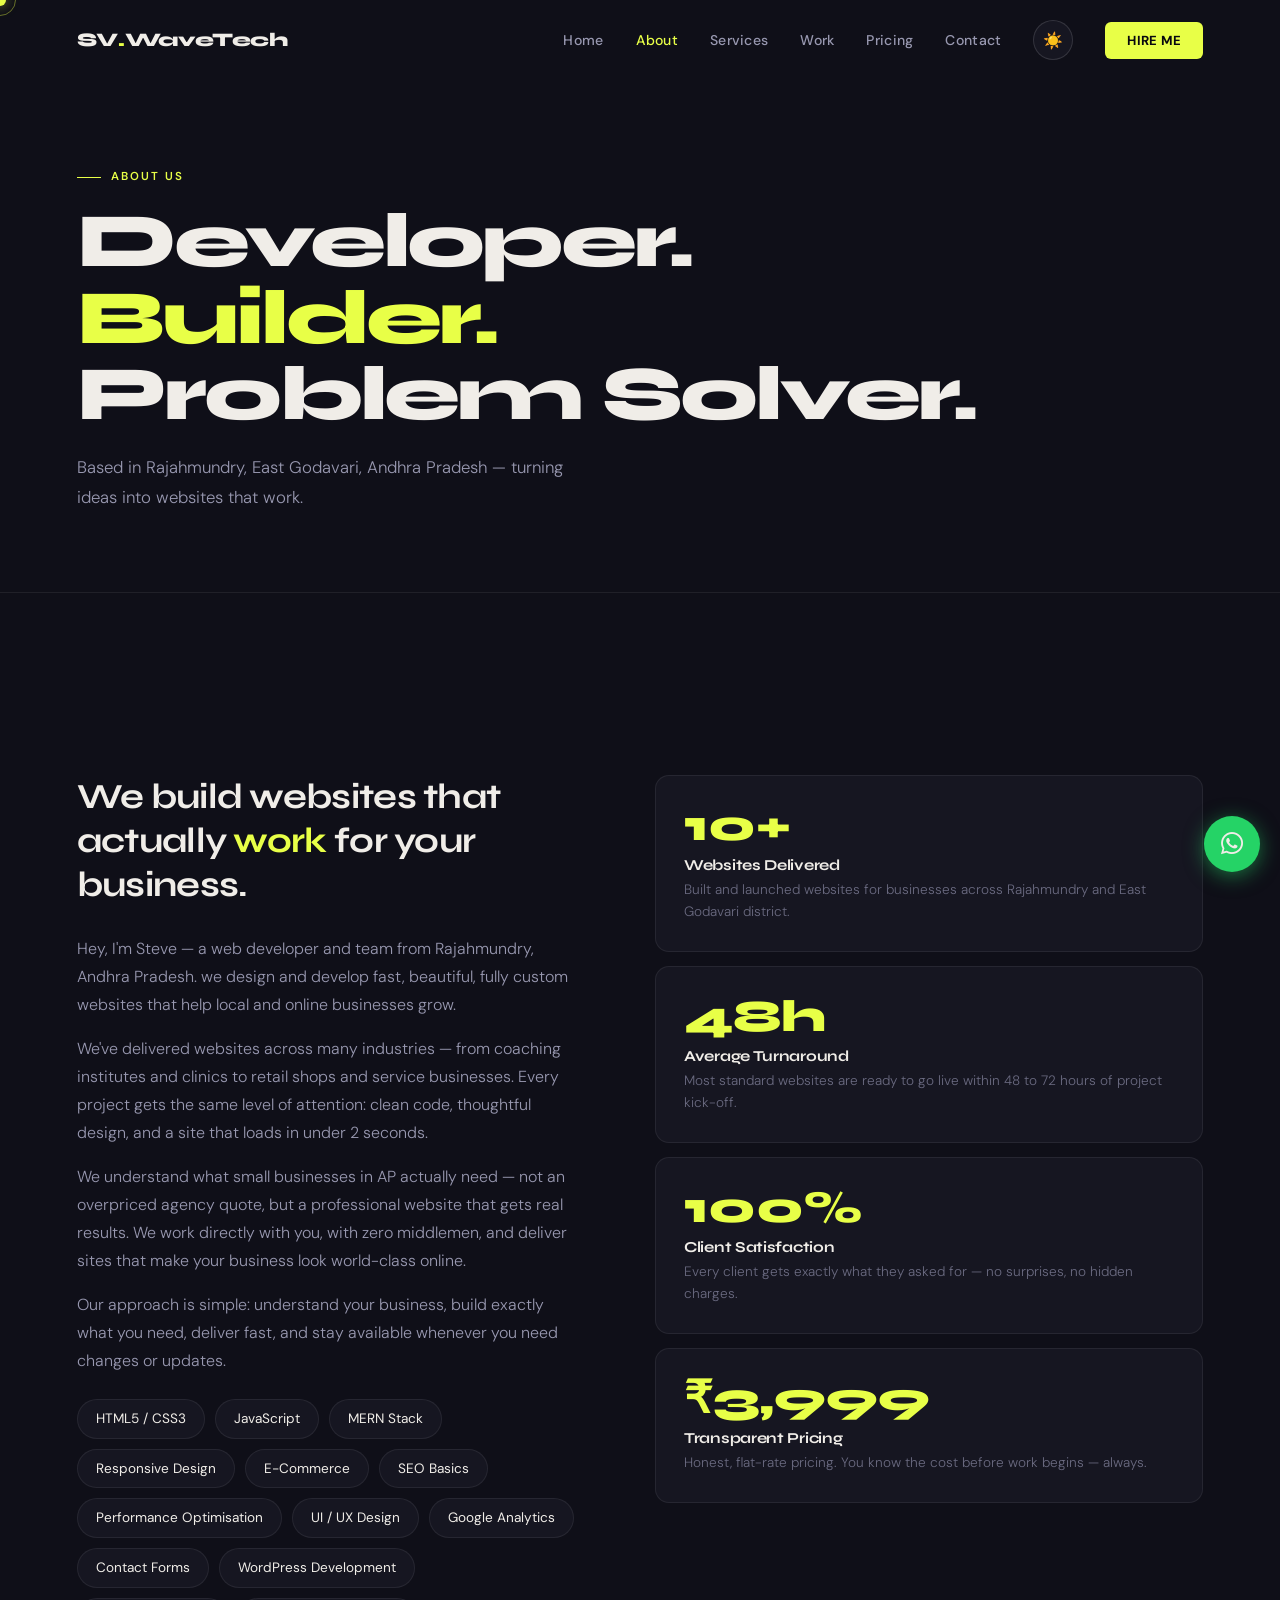
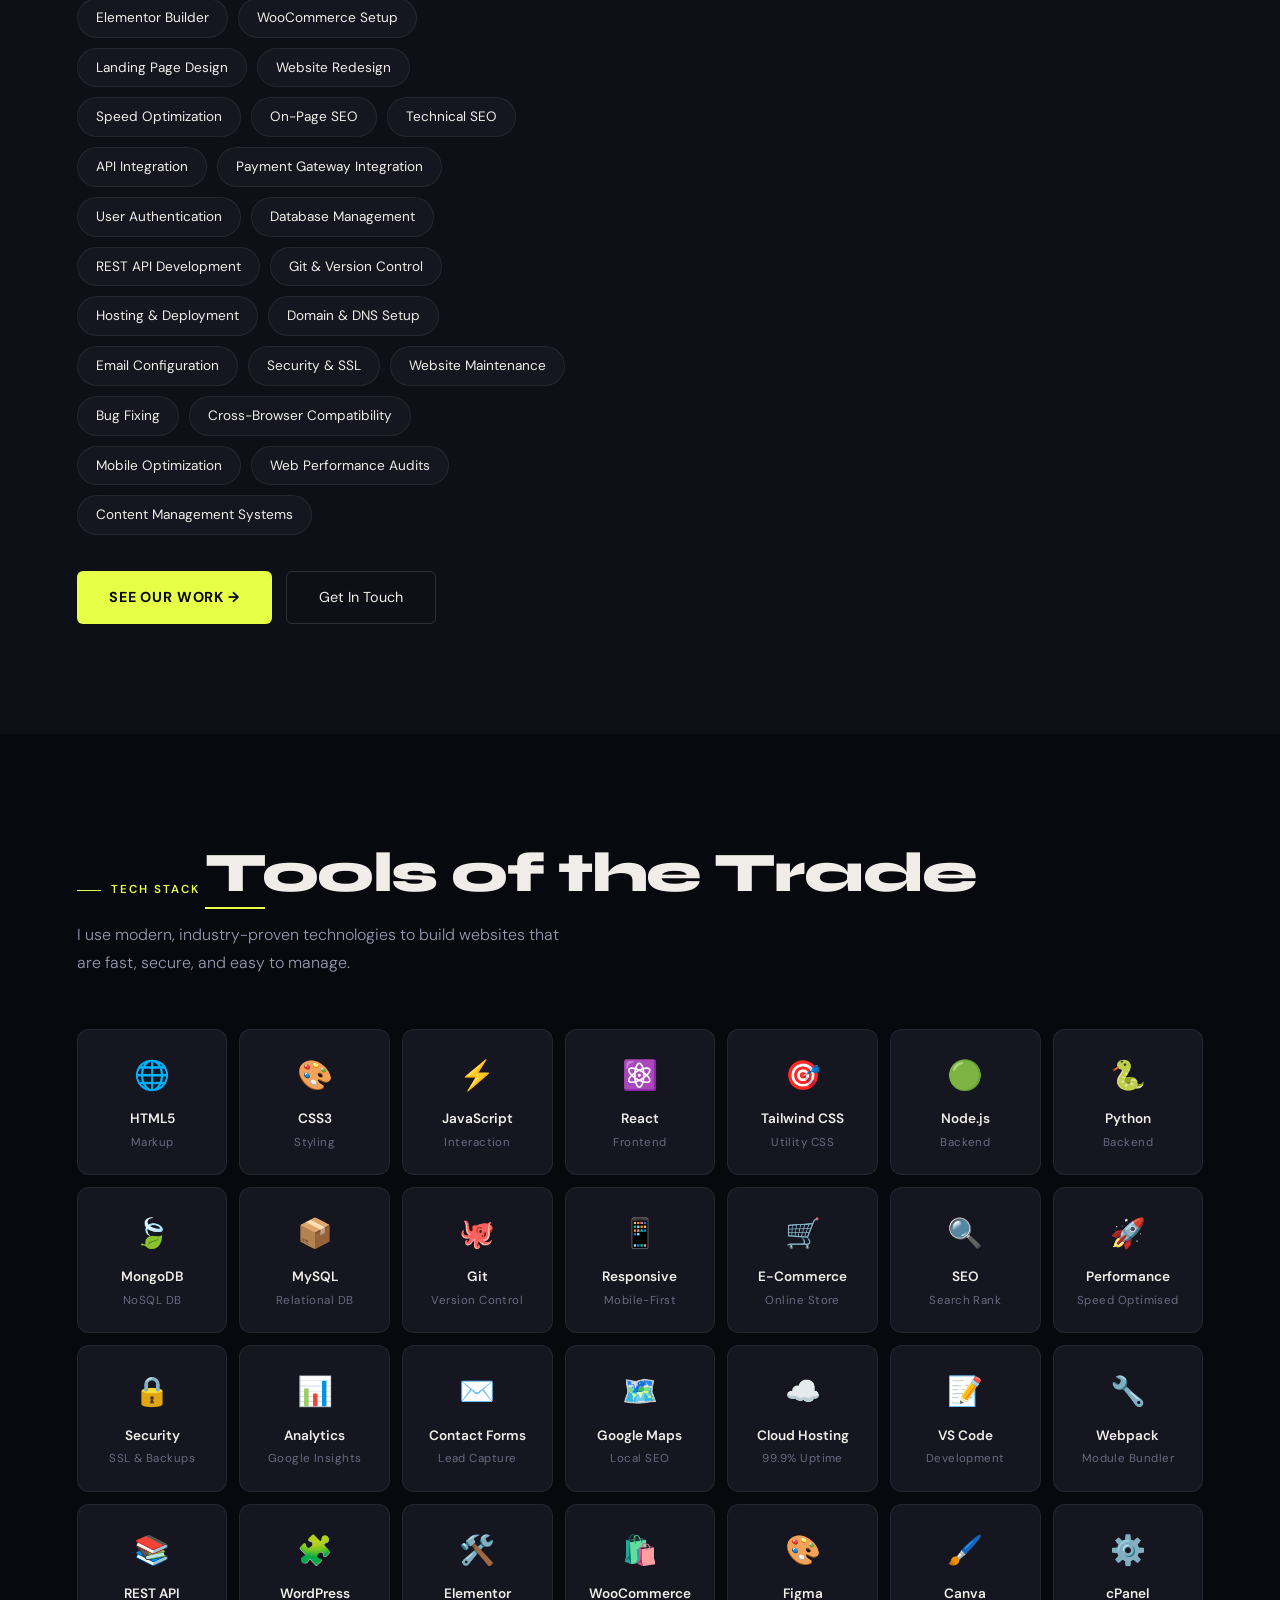
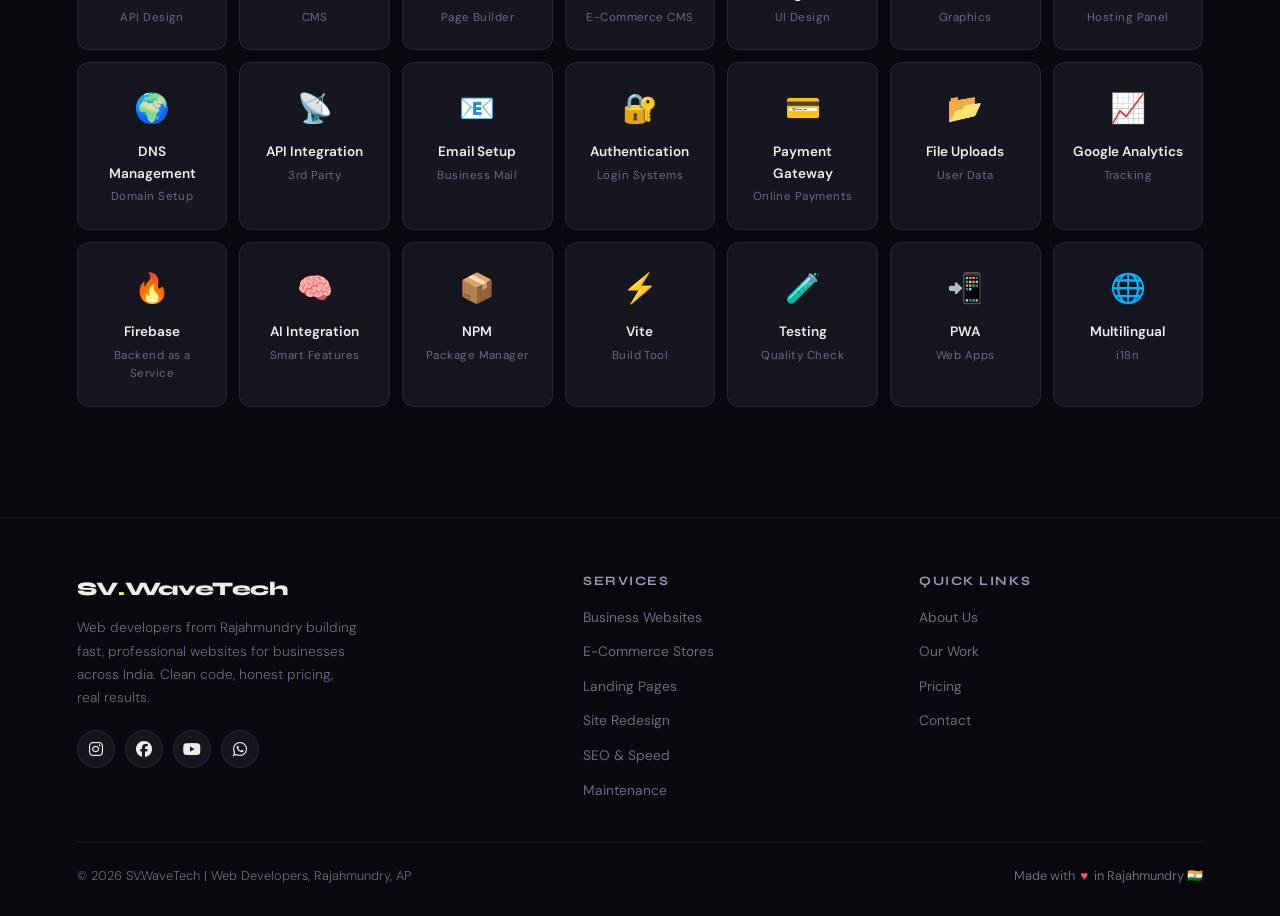
==== about.html @ 2f631ccf "Add files via upload" ====
<!DOCTYPE html>
<html lang="en">
<!--
  ============================================================
  PAGE: About (about.html)
  DESCRIPTION: Personal bio, skills, tech stack, and background.
  STYLES: css/style.css
  SCRIPTS: js/main.js
  ============================================================
-->
<head>
  <meta charset="UTF-8" />
  <meta name="viewport" content="width=device-width, initial-scale=1.0" />
  <title>About — Steve.dev</title>
  <link rel="stylesheet" href="css/style.css" />
  <link rel="stylesheet" href="https://cdnjs.cloudflare.com/ajax/libs/font-awesome/6.5.0/css/all.min.css"/>
  <style>
    /* ── ABOUT LAYOUT ── */
    .about-layout {
      display: grid;
      grid-template-columns: 1fr 1.1fr;
      gap: 80px;
      align-items: start;
      margin-top: 72px;
    }

    /* Left column: bio text */
    .about-left .big-quote {
      font-family: 'Syne', sans-serif;
      font-size: clamp(1.5rem, 3vw, 2.2rem);
      font-weight: 700;
      line-height: 1.25;
      letter-spacing: -0.02em;
      margin-bottom: 28px;
      color: var(--text);
    }
    .about-left .big-quote em {
      color: var(--accent);
      font-style: normal;
    }
    .about-left p {
      margin-bottom: 16px;
    }

    /* Right column: stat cards (sticky so they stay visible while scrolling) */
    .about-right {
      position: sticky;
      top: 110px;
      display: flex;
      flex-direction: column;
      gap: 14px;
    }
    .stat-card {
      background: var(--bg3);
      border: 1px solid var(--border);
      border-radius: 14px;
      padding: 28px;
      transition: border-color 0.3s;
    }
    .stat-card:hover {
      border-color: var(--border2);
    }
    .stat-card .num {
      font-family: 'Syne', sans-serif;
      font-size: 2.8rem;
      font-weight: 800;
      color: var(--accent);
      line-height: 1;
      margin-bottom: 8px;
    }
    .stat-card h4 {
      font-size: 0.95rem;
      font-weight: 700;
      margin-bottom: 6px;
      color: var(--text);
    }
    .stat-card p {
      font-size: 0.85rem;
      color: var(--muted);
      line-height: 1.6;
    }

    /* ── TECH STACK GRID ── */
    .stack-grid {
      display: grid;
      grid-template-columns: repeat(auto-fill, minmax(150px, 1fr));
      gap: 12px;
      margin-top: 52px;
    }
    .stack-card {
      background: var(--bg3);
      border: 1px solid var(--border);
      border-radius: 12px;
      padding: 22px 18px;
      text-align: center;
      transition: border-color 0.3s, transform 0.3s, background 0.3s;
    }
    .stack-card:hover {
      border-color: rgba(232,255,71,0.3);
      transform: translateY(-4px);
      background: var(--bg4);
    }
    .stack-card .s-icon { font-size: 1.8rem; margin-bottom: 10px; }
    .stack-card .s-name { font-size: 0.85rem; font-weight: 600; color: var(--text); margin-bottom: 4px; }
    .stack-card .s-type { font-size: 0.72rem; color: var(--muted); letter-spacing: 0.04em; }

    /* ── SKILLS PILLS ── */
    .skills-pills {
      display: flex;
      flex-wrap: wrap;
      gap: 10px;
      margin-top: 24px;
    }
    .skill-pill {
      background: var(--bg3);
      border: 1px solid var(--border);
      color: var(--text);
      padding: 8px 18px;
      border-radius: 100px;
      font-size: 0.85rem;
      transition: border-color 0.2s, color 0.2s;
    }
    .skill-pill:hover {
      border-color: var(--accent);
      color: var(--accent);
    }

    /* ── REDESIGNED FOOTER ── */
    .footer {
      background: var(--bg);
      border-top: 1px solid var(--border);
      padding: 56px 6% 28px;
    }
    .footer-top {
      display: grid;
      grid-template-columns: 1.6fr 1fr 1fr;
      gap: 52px;
      margin-bottom: 40px;
    }
     .footer-brand-desc {
      color: var(--muted);
      font-size: 0.86rem;
      line-height: 1.7;
      max-width: 280px;
      margin-top: 12px;
    }
    /* Footer social icons */
    .footer-social {
      display: flex;
      gap: 10px;
      margin-top: 20px;
    }
    .footer-soc-btn {
      width: 38px; height: 38px;
      border-radius: 50%;
      background: var(--bg3);
      border: 1px solid var(--border);
      display: flex; align-items: center; justify-content: center;
      font-size: 1rem; text-decoration: none; color: var(--text);
      transition: transform 0.2s, border-color 0.2s, background 0.2s;
    }
    .footer-soc-btn:hover { transform: translateY(-3px); }
    .footer-soc-btn.insta:hover { background: #dc2743; border-color: #dc2743; }
    .footer-soc-btn.fb:hover    { background: #1877F2; border-color: #1877F2; }
    .footer-soc-btn.yt:hover    { background: #FF0000; border-color: #FF0000; }
    .footer-soc-btn.wa:hover    { background: #25D366; border-color: #25D366; }

    .footer-col h5 {
      font-family: 'Syne', sans-serif;
      font-size: 0.8rem; text-transform: uppercase;
      letter-spacing: 0.12em; color: var(--muted2);
      margin-bottom: 16px; font-weight: 700;
    }
    .footer-col ul { list-style: none; display: flex; flex-direction: column; gap: 9px; }
    .footer-col ul a { color: var(--muted); font-size: 0.86rem; text-decoration: none; transition: color 0.2s; }
    .footer-col ul a:hover { color: var(--accent); }

        /* Footer bottom bar */
    .footer-bottom {
      border-top: 1px solid var(--border);
      padding-top: 22px;
      display: flex; justify-content: space-between; align-items: center;
      flex-wrap: wrap; gap: 12px;
    }
    .footer-bottom p { color: var(--muted); font-size: 0.8rem; }
    .footer-bottom a { color: var(--accent); text-decoration: none; }
    /* Made with love tag */
    .footer-love {
      display: flex; align-items: center; gap: 6px;
      color: var(--muted); font-size: 0.8rem;
    }
    .heart {
      color: #ff4d6d;
      animation: heartbeat 1.4s ease-in-out infinite;
      display: inline-block;
    }
    @keyframes heartbeat {
      0%,100%{ transform: scale(1); }
      14%    { transform: scale(1.25); }
      28%    { transform: scale(1); }
      42%    { transform: scale(1.15); }
      56%    { transform: scale(1); }
    }

    /* ── RESPONSIVE ── */
    @media (max-width: 900px) {
      .contact-layout { grid-template-columns: 1fr; gap: 44px; }
      .form-row { grid-template-columns: 1fr; }
      .footer-top { grid-template-columns: 1fr; gap: 36px; }
    }
    @media (max-width: 500px) {
      .action-btns { grid-template-columns: 1fr; }
      .social-row { gap: 8px; }
      .social-btn { padding: 9px 14px; font-size: 0.78rem; }
    }


    @media (max-width: 900px) {
      .about-layout { grid-template-columns: 1fr; gap: 48px; }
      .about-right  { position: static; }
    }
  </style>
</head>
<body>

   <!-- ── FLOATING WHATSAPP BUTTON ── -->
<a href="https://wa.me/919492205132?text=Hi , I’m interested in getting a professional website built. Can you share details?"
   class="float-wa" target="_blank" title="Chat on WhatsApp">
  <i class="fa-brands fa-whatsapp"></i>
</a>

<style>
.float-wa  {
  position: fixed;
  bottom: 100px;        /* sits above the mobile bottom nav */
  right: 20px;
  width: 56px;
  height: 56px;
  background: #25D366;
  border-radius: 50%;
  display: flex;
  align-items: center;
  justify-content: center;
  font-size: 1.6rem;
  text-decoration: none;
  z-index: 998;
  box-shadow: 0 4px 20px rgba(37,211,102,0.5);
  animation: waPulse 2s ease-in-out infinite;
  transition: transform 0.2s, box-shadow 0.2s;
}
.float-wa:hover {
  transform: scale(1.12);
  box-shadow: 0 6px 28px rgba(37,211,102,0.7);
}
@keyframes waPulse {
  0%,100% { box-shadow: 0 4px 20px rgba(37,211,102,0.5); }
  50%      { box-shadow: 0 4px 32px rgba(37,211,102,0.85); }
}

/* On desktop — position a bit lower since no bottom nav */
@media (min-width: 961px) {
  .float-wa { bottom: 28px; }
}
</style>

  <!-- Custom cursor elements -->
  <div class="cursor-ball" id="cursorBall"></div>
  <div class="cursor-trail" id="cursorTrail"></div>

  <!-- ── NAVBAR ── -->
  <nav class="navbar" id="navbar">
    <a href="index.html" class="nav-logo">SV<span>.</span>WaveTech</a>
    <ul class="nav-links">
      <li><a href="index.html">Home</a></li>
      <li><a href="about.html" class="active">About</a></li>
      <li><a href="services.html">Services</a></li>
      <li><a href="portfolio.html">Work</a></li>
      <li><a href="pricing.html">Pricing</a></li>
      <li><a href="contact.html">Contact</a></li>
      <li><button class="theme-toggle" id="themeToggle">☀️</button></li>
      <li><a href="contact.html" class="nav-hire">Hire Me</a></li>
    </ul>
    <!-- Mobile controls (hamburger + theme toggle) -->
    <div class="mobile-controls">
      <button class="theme-toggle" id="themeToggleMobile" title="Toggle theme">☀️</button>
      <div class="hamburger" id="hamburger">
        <span></span><span></span><span></span>
      </div>
    </div>
  </nav>

  <div class="mobile-nav" id="mobileNav">
    <button class="mobile-close" id="mobileClose">✕</button>
    <a href="index.html">Home</a>
    <a href="about.html">About</a>
    <a href="services.html">Services</a>
    <a href="portfolio.html">Work</a>
    <a href="pricing.html">Pricing</a>
    <a href="contact.html">Contact</a>
    <a href="contact.html" style="color:var(--accent)">Hire Me →</a>
  </div>


  <!-- ── PAGE HERO ── -->
  <div class="page-hero">
    <div class="section-tag">About Us</div>
    <h1>Developer.<br><span style="color:var(--accent)">Builder.</span><br>Problem Solver.</h1>
    <p>Based in Rajahmundry, East Godavari, Andhra Pradesh — turning ideas into websites that work.</p>
  </div>


  <!-- ── ABOUT BIO SECTION ── -->
  <section class="section section-alt">
    <div class="about-layout">

      <!-- Left: Bio text -->
      <div class="about-left reveal-left">
        <div class="big-quote">
          We build websites that actually <em>work</em> for your business.
        </div>

        <p>
          Hey, I'm Steve — a web developer and team from Rajahmundry, Andhra Pradesh.
          we design and develop fast, beautiful, fully custom websites that help
          local and online businesses grow.
        </p>
        <p>
          We've delivered websites across many industries — from coaching institutes
          and clinics to retail shops and service businesses. Every project gets the
          same level of attention: clean code, thoughtful design, and a site that
          loads in under 2 seconds.
        </p>
        <p>
          We understand what small businesses in AP actually need — not an overpriced
          agency quote, but a professional website that gets real results. We work
          directly with you, with zero middlemen, and deliver sites that make your
          business look world-class online.
        </p>
        <p>
          Our approach is simple: understand your business, build exactly what you need,
          deliver fast, and stay available whenever you need changes or updates.
        </p>

        <!-- Skill pills -->
        <div class="skills-pills">
          <span class="skill-pill">HTML5 / CSS3</span>
          <span class="skill-pill">JavaScript</span>
          <span class="skill-pill">MERN Stack</span>
          <span class="skill-pill">Responsive Design</span>
          <span class="skill-pill">E-Commerce</span>
          <span class="skill-pill">SEO Basics</span>
          <span class="skill-pill">Performance Optimisation</span>
          <span class="skill-pill">UI / UX Design</span>
          <span class="skill-pill">Google Analytics</span>
          <span class="skill-pill">Contact Forms</span>
          <span class="skill-pill">WordPress Development</span>
          <span class="skill-pill">Elementor Builder</span>
<span class="skill-pill">WooCommerce Setup</span>
<span class="skill-pill">Landing Page Design</span>
<span class="skill-pill">Website Redesign</span>
<span class="skill-pill">Speed Optimization</span>
<span class="skill-pill">On-Page SEO</span>
<span class="skill-pill">Technical SEO</span>
<span class="skill-pill">API Integration</span>
<span class="skill-pill">Payment Gateway Integration</span>
<span class="skill-pill">User Authentication</span>
<span class="skill-pill">Database Management</span>
<span class="skill-pill">REST API Development</span>
<span class="skill-pill">Git & Version Control</span>
<span class="skill-pill">Hosting & Deployment</span>
<span class="skill-pill">Domain & DNS Setup</span>
<span class="skill-pill">Email Configuration</span>
<span class="skill-pill">Security & SSL</span>
<span class="skill-pill">Website Maintenance</span>
<span class="skill-pill">Bug Fixing</span>
<span class="skill-pill">Cross-Browser Compatibility</span>
<span class="skill-pill">Mobile Optimization</span>
<span class="skill-pill">Web Performance Audits</span>
<span class="skill-pill">Content Management Systems</span>



        </div>

        <div style="margin-top:36px; display:flex; gap:14px; flex-wrap:wrap;">
          <a href="portfolio.html" class="btn-primary">See Our Work →</a>
          <a href="contact.html"   class="btn-ghost">Get In Touch</a>
        </div>
      </div>

      <!-- Right: Stats cards (sticky) -->
      <div class="about-right reveal delay-2">
        <div class="stat-card">
          <div class="num">10+</div>
          <h4>Websites Delivered</h4>
          <p>Built and launched websites for businesses across Rajahmundry and East Godavari district.</p>
        </div>
        <div class="stat-card">
          <div class="num">48h</div>
          <h4>Average Turnaround</h4>
          <p>Most standard websites are ready to go live within 48 to 72 hours of project kick-off.</p>
        </div>
        <div class="stat-card">
          <div class="num">100%</div>
          <h4>Client Satisfaction</h4>
          <p>Every client gets exactly what they asked for — no surprises, no hidden charges.</p>
        </div>
        <div class="stat-card">
          <div class="num">₹3,999</div>
          <h4>Transparent Pricing</h4>
          <p>Honest, flat-rate pricing. You know the cost before work begins — always.</p>
        </div>
      </div>
    </div>
  </section>


  <!-- ── TECH STACK SECTION ── -->
  <section class="section">
    <div class="reveal">
      <div class="section-tag">Tech Stack</div>
      <h2 class="section-title">Tools of the Trade</h2>
      <p class="section-sub">I use modern, industry-proven technologies to build websites that are fast, secure, and easy to manage.</p>
    </div>

    <div class="stack-grid reveal delay-2">
      <div class="stack-card"><div class="s-icon">🌐</div><div class="s-name">HTML5</div><div class="s-type">Markup</div></div>
      <div class="stack-card"><div class="s-icon">🎨</div><div class="s-name">CSS3</div><div class="s-type">Styling</div></div>
      <div class="stack-card"><div class="s-icon">⚡</div><div class="s-name">JavaScript</div><div class="s-type">Interaction</div></div>
      <div class="stack-card"><div class="s-icon">⚛️</div><div class="s-name">React</div><div class="s-type">Frontend</div></div>
      <div class="stack-card"><div class="s-icon">🎯</div><div class="s-name">Tailwind CSS</div><div class="s-type">Utility CSS</div></div>
      <div class="stack-card"><div class="s-icon">🟢</div><div class="s-name">Node.js</div><div class="s-type">Backend</div></div>
      <div class="stack-card"><div class="s-icon">🐍</div><div class="s-name">Python</div><div class="s-type">Backend</div></div>
      <div class="stack-card"><div class="s-icon">🍃</div><div class="s-name">MongoDB</div><div class="s-type">NoSQL DB</div></div>
      <div class="stack-card"><div class="s-icon">📦</div><div class="s-name">MySQL</div><div class="s-type">Relational DB</div></div>
      <div class="stack-card"><div class="s-icon">🐙</div><div class="s-name">Git</div><div class="s-type">Version Control</div></div>
      <div class="stack-card"><div class="s-icon">📱</div><div class="s-name">Responsive</div><div class="s-type">Mobile-First</div></div>
      <div class="stack-card"><div class="s-icon">🛒</div><div class="s-name">E-Commerce</div><div class="s-type">Online Store</div></div>
      <div class="stack-card"><div class="s-icon">🔍</div><div class="s-name">SEO</div><div class="s-type">Search Rank</div></div>
      <div class="stack-card"><div class="s-icon">🚀</div><div class="s-name">Performance</div><div class="s-type">Speed Optimised</div></div>
      <div class="stack-card"><div class="s-icon">🔒</div><div class="s-name">Security</div><div class="s-type">SSL & Backups</div></div>
      <div class="stack-card"><div class="s-icon">📊</div><div class="s-name">Analytics</div><div class="s-type">Google Insights</div></div>
      <div class="stack-card"><div class="s-icon">✉️</div><div class="s-name">Contact Forms</div><div class="s-type">Lead Capture</div></div>
      <div class="stack-card"><div class="s-icon">🗺️</div><div class="s-name">Google Maps</div><div class="s-type">Local SEO</div></div>
      <div class="stack-card"><div class="s-icon">☁️</div><div class="s-name">Cloud Hosting</div><div class="s-type">99.9% Uptime</div></div>
      <div class="stack-card"><div class="s-icon">📝</div><div class="s-name">VS Code</div><div class="s-type">Development</div></div>
      <div class="stack-card"><div class="s-icon">🔧</div><div class="s-name">Webpack</div><div class="s-type">Module Bundler</div></div>
      <div class="stack-card"><div class="s-icon">📚</div><div class="s-name">REST API</div><div class="s-type">API Design</div></div>
      <div class="stack-card"><div class="s-icon">🧩</div><div class="s-name">WordPress</div><div class="s-type">CMS</div></div>
      <div class="stack-card"><div class="s-icon">🛠️</div><div class="s-name">Elementor</div><div class="s-type">Page Builder</div></div>
<div class="stack-card"><div class="s-icon">🛍️</div><div class="s-name">WooCommerce</div><div class="s-type">E-Commerce CMS</div></div>
<div class="stack-card"><div class="s-icon">🎨</div><div class="s-name">Figma</div><div class="s-type">UI Design</div></div>
<div class="stack-card"><div class="s-icon">🖌️</div><div class="s-name">Canva</div><div class="s-type">Graphics</div></div>
<div class="stack-card"><div class="s-icon">⚙️</div><div class="s-name">cPanel</div><div class="s-type">Hosting Panel</div></div>
<div class="stack-card"><div class="s-icon">🌍</div><div class="s-name">DNS Management</div><div class="s-type">Domain Setup</div></div>
<div class="stack-card"><div class="s-icon">📡</div><div class="s-name">API Integration</div><div class="s-type">3rd Party</div></div>
<div class="stack-card"><div class="s-icon">📧</div><div class="s-name">Email Setup</div><div class="s-type">Business Mail</div></div>
<div class="stack-card"><div class="s-icon">🔐</div><div class="s-name">Authentication</div><div class="s-type">Login Systems</div></div>
<div class="stack-card"><div class="s-icon">💳</div><div class="s-name">Payment Gateway</div><div class="s-type">Online Payments</div></div>
<div class="stack-card"><div class="s-icon">📂</div><div class="s-name">File Uploads</div><div class="s-type">User Data</div></div>
<div class="stack-card"><div class="s-icon">📈</div><div class="s-name">Google Analytics</div><div class="s-type">Tracking</div></div>
<div class="stack-card"><div class="s-icon">🔥</div><div class="s-name">Firebase</div><div class="s-type">Backend as a Service</div></div>
<div class="stack-card"><div class="s-icon">🧠</div><div class="s-name">AI Integration</div><div class="s-type">Smart Features</div></div>
<div class="stack-card"><div class="s-icon">📦</div><div class="s-name">NPM</div><div class="s-type">Package Manager</div></div>
<div class="stack-card"><div class="s-icon">⚡</div><div class="s-name">Vite</div><div class="s-type">Build Tool</div></div>
<div class="stack-card"><div class="s-icon">🧪</div><div class="s-name">Testing</div><div class="s-type">Quality Check</div></div>
<div class="stack-card"><div class="s-icon">📲</div><div class="s-name">PWA</div><div class="s-type">Web Apps</div></div>
<div class="stack-card"><div class="s-icon">🌐</div><div class="s-name">Multilingual</div><div class="s-type">i18n</div></div>
    </div>
  </section>


   <!-- ══════════════════════════════════════════════════
       REDESIGNED FOOTER
       Social icons repeated here for easy access.
       To update links: search "YOUR_FACEBOOK_LINK" etc.
       ══════════════════════════════════════════════════ -->
  <footer class="footer">
    <div class="footer-top">

      <!-- Brand + social icons -->
      <div>
        <a href="index.html" class="nav-logo">SV<span>.</span>WaveTech</a>
        <p class="footer-brand-desc">
          Web developers from Rajahmundry building fast, professional websites
          for businesses across India. Clean code, honest pricing, real results.
        </p>
        <!-- Footer social icon row -->
        <div class="footer-social">
          <a href="https://www.instagram.com/sv_wavetech/" class="footer-soc-btn insta" target="_blank" title="Instagram"><i class="fa-brands fa-instagram"></i></a>
          <a href="YOUR_FACEBOOK_LINK"                      class="footer-soc-btn fb"    target="_blank" title="Facebook"><i class="fa-brands fa-facebook"></i></a>
          <a href="YOUR_YOUTUBE_LINK"                       class="footer-soc-btn yt"    target="_blank" title="YouTube"><i class="fa-brands fa-youtube"></i></a>
          <a href="https://wa.me/919492205132"              class="footer-soc-btn wa"    target="_blank" title="WhatsApp"><i class="fa-brands fa-whatsapp"></i></a>
        </div>
      </div>

      <!-- Services column -->
      <div class="footer-col">
        <h5>Services</h5>
        <ul>
          <li><a href="services.html">Business Websites</a></li>
          <li><a href="services.html">E-Commerce Stores</a></li>
          <li><a href="services.html">Landing Pages</a></li>
          <li><a href="services.html">Site Redesign</a></li>
          <li><a href="services.html">SEO & Speed</a></li>
          <li><a href="services.html">Maintenance</a></li>
        </ul>
      </div>

      <!-- Quick links column -->
      <div class="footer-col">
        <h5>Quick Links</h5>
        <ul>
          <li><a href="about.html">About Us</a></li>
          <li><a href="portfolio.html">Our Work</a></li>
          <li><a href="pricing.html">Pricing</a></li>
          <li><a href="contact.html">Contact</a></li>
        </ul>
      </div>

    </div>
    <!-- Bottom bar -->
    <div class="footer-bottom">
      <p>© 2026 SV.WaveTech | Web Developers, Rajahmundry, AP</p>
      <div class="footer-love">
        Made with <span class="heart">♥</span> in Rajahmundry 🇮🇳
      </div>
    </div>
  </footer>

  <div class="toast" id="toast"><div class="toast-dot"></div><span id="toastText"></span></div>

  <!-- MOBILE BOTTOM NAV -->
  <nav class="mob-bottom-nav" id="mobBottomNav">
    <ul>
      <li><a href="index.html"><span class="bn-icon"><i class="fa-solid fa-house"></i></span>Home</a></li>
      <li><a href="portfolio.html"><span class="bn-icon"><i class="fa-solid fa-briefcase"></i></span>Work</a></li>
      <li><a href="services.html"><span class="bn-icon"><i class="fa-solid fa-bolt"></i></span>Services</a></li>
      <li><a href="pricing.html"><span class="bn-icon"><i class="fa-solid fa-coins"></i></span>Pricing</a></li>
      <li><a href="contact.html"><span class="bn-icon"><i class="fa-solid fa-phone"></i></span>Contact</a></li>
    </ul>
  </nav>


  <script src="js/main.js"></script>

  <script>
    // Theme toggle handled by initAllThemeToggles() in main.js — no extra script needed
  </script>

</html>
---- css/style.css ----
/* ============================================================
   STEVE.DEV — GLOBAL STYLESHEET
   Contains: CSS variables, dark/light theme, reset, shared
   components used across all pages.
   ============================================================ */

/* ── 1. GOOGLE FONTS ── */
@import url('https://fonts.googleapis.com/css2?family=Syne:wght@400;600;700;800&family=DM+Sans:ital,wght@0,300;0,400;0,500;1,300&display=swap');

/* ── 2. CSS RESET ── */
*, *::before, *::after {
  box-sizing: border-box;
  margin: 0;
  padding: 0;
}

/* ── GLOBAL OVERFLOW PREVENTION ── */
/* Stops any element from causing horizontal scroll on mobile */
*, *::before, *::after {
  max-width: 100%;
}
/* Images never overflow their containers */
img, video, svg {
  max-width: 100%;
  height: auto;
}

/* ── 3. DARK MODE VARIABLES (default) ── */
:root {
  --bg:        #08080f;
  --bg2:       #0f0f18;
  --bg3:       #161621;
  --bg4:       #1e1e2e;
  --text:      #f0ede8;
  --muted:     #6a6a80;
  --muted2:    #9898b0;
  --accent:    #e8ff47;       /* Yellow-green highlight */
  --accent2:   #47b8ff;       /* Blue accent */
  --border:    rgba(255,255,255,0.07);
  --border2:   rgba(255,255,255,0.13);
  --shadow:    0 8px 32px rgba(0,0,0,0.4);
  --card-bg:   rgba(255,255,255,0.03);
  --nav-bg:    rgba(8,8,15,0.90);
}

/* ── 4. LIGHT MODE VARIABLES ── */
/* Applied when <html> has class="light" */
html.light {
  --bg:        #f5f5f0;
  --bg2:       #eaeae4;
  --bg3:       #dfdfd8;
  --bg4:       #d4d4cc;
  --text:      #111118;
  --muted:     #888890;
  --muted2:    #555560;
  --accent:    #b8cc00;       /* Darker yellow for light bg */
  --accent2:   #0080cc;
  --border:    rgba(0,0,0,0.08);
  --border2:   rgba(0,0,0,0.14);
  --shadow:    0 8px 32px rgba(0,0,0,0.12);
  --card-bg:   rgba(0,0,0,0.03);
  --nav-bg:    rgba(245,245,240,0.90);
}

/* ── 5. BASE BODY STYLES ── */
html {
  scroll-behavior: smooth;
  /* Prevent horizontal scroll caused by overflow on any element */
  overflow-x: hidden;
  /* Stop iOS Safari from auto-zooming text on rotate or focus */
  -webkit-text-size-adjust: 100%;
  text-size-adjust: 100%;
}

body {
  background-color: var(--bg);
  color: var(--text);
  font-family: 'DM Sans', sans-serif;
  font-weight: 400;
  line-height: 1.6;
  overflow-x: hidden;
  /* Ensure body never wider than viewport */
  max-width: 100vw;
  width: 100%;
  transition: background-color 0.3s ease, color 0.3s ease;
  cursor: none; /* Hide default cursor */
}

/* Custom cursor — main ball */
.cursor-ball {
  position: fixed;
  width: 12px;
  height: 12px;
  background: var(--accent);
  border-radius: 50%;
  pointer-events: none;
  z-index: 9999;
  transform: translate(-50%, -50%);
  box-shadow: 0 0 12px rgba(232, 255, 71, 0.5);
}

/* Custom cursor — trailing circle */
.cursor-trail {
  position: fixed;
  width: 32px;
  height: 32px;
  border: 1.5px solid var(--accent);
  border-radius: 50%;
  pointer-events: none;
  z-index: 9998;
  transform: translate(-50%, -50%);
  opacity: 0.4;
}

/* ── 6. TYPOGRAPHY ── */
h1, h2, h3, h4, h5 {
  font-family: 'Syne', sans-serif;
  font-weight: 700;
  line-height: 1.1;
  letter-spacing: -0.02em;
}

p {
  line-height: 1.75;
  color: var(--muted2);
  font-weight: 300;
}

a {
  color: inherit;
  text-decoration: none;
}

img {
  max-width: 100%;
  display: block;
}

/* ── 7. UTILITY CLASSES ── */

/* Section tag (small uppercase label above headings) */
.section-tag {
  display: inline-flex;
  align-items: center;
  gap: 10px;
  font-size: 0.72rem;
  text-transform: uppercase;
  letter-spacing: 0.18em;
  color: var(--accent);
  font-weight: 600;
  margin-bottom: 14px;
}
.section-tag::before {
  content: '';
  width: 24px;
  height: 1px;
  background: var(--accent);
  display: block;
}

/* Main section heading */
.section-title {
  font-size: clamp(2rem, 4.5vw, 3.5rem);
  font-weight: 800;
  letter-spacing: -0.03em;
  line-height: 1.05;
  margin-bottom: 18px;
  color: var(--text);
}

/* Subtitle / description under headings */
.section-sub {
  font-size: 1rem;
  line-height: 1.75;
  color: var(--muted2);
  font-weight: 300;
  max-width: 500px;
}

/* Generic section padding */
.section {
  padding: 110px 6%;
  position: relative;
}

.section-alt {
  background-color: var(--bg2);
}

/* ── 8. BUTTONS ── */

/* Primary CTA button (yellow) */
.btn-primary {
  display: inline-flex;
  align-items: center;
  gap: 10px;
  background: var(--accent);
  color: #08080f;
  padding: 14px 32px;
  border-radius: 6px;
  font-weight: 700;
  font-size: 0.9rem;
  text-transform: uppercase;
  letter-spacing: 0.06em;
  text-decoration: none;
  transition: transform 0.2s ease, box-shadow 0.2s ease;
  border: none;
  cursor: pointer;
  font-family: 'DM Sans', sans-serif;
}
.btn-primary:hover {
  transform: translateY(-3px);
  box-shadow: 0 12px 32px rgba(232, 255, 71, 0.35);
}

/* Ghost / outline button */
.btn-ghost {
  display: inline-flex;
  align-items: center;
  gap: 10px;
  background: transparent;
  color: var(--text);
  padding: 14px 32px;
  border-radius: 6px;
  font-size: 0.9rem;
  text-decoration: none;
  border: 1px solid var(--border2);
  transition: border-color 0.2s ease, background 0.2s ease;
  font-family: 'DM Sans', sans-serif;
}
.btn-ghost:hover {
  border-color: var(--accent);
  background: rgba(232, 255, 71, 0.05);
}

/* ── 9. NAVIGATION ── */
.navbar {
  position: fixed;
  top: 0;
  left: 0;
  right: 0;
  z-index: 1000;
  padding: 20px 6%;
  display: flex;
  justify-content: space-between;
  align-items: center;
  transition: background 0.3s ease, border-color 0.3s ease;
}

/* Nav gets frosted glass background on scroll (added via JS) */
.navbar.scrolled {
  background: var(--nav-bg);
  backdrop-filter: blur(20px);
  -webkit-backdrop-filter: blur(20px);
  border-bottom: 1px solid var(--border);
}

/* Logo */
.nav-logo {
  font-family: 'Syne', sans-serif;
  font-size: 1.2rem;
  font-weight: 800;
  color: var(--text);
  text-decoration: none;
  letter-spacing: -0.02em;
}
.nav-logo span {
  color: var(--accent);
}

/* Nav link list */
.nav-links {
  display: flex;
  align-items: center;
  gap: 32px;
  list-style: none;
}

.nav-links a {
  color: var(--muted2);
  font-size: 0.88rem;
  font-weight: 500;
  text-decoration: none;
  transition: color 0.2s ease;
  letter-spacing: 0.02em;
}
.nav-links a:hover,
.nav-links a.active {
  color: var(--text);
}

/* Hire Me button in nav */
.nav-hire {
  background: var(--accent);
  color: #08080f !important;
  padding: 10px 22px;
  border-radius: 6px;
  font-weight: 700 !important;
  font-size: 0.82rem !important;
  text-transform: uppercase;
  letter-spacing: 0.05em;
  transition: transform 0.2s, box-shadow 0.2s !important;
}
.nav-hire:hover {
  transform: translateY(-2px);
  box-shadow: 0 8px 24px rgba(232, 255, 71, 0.35);
}

/* Dark/Light toggle button */
.theme-toggle {
  background: var(--bg3);
  border: 1px solid var(--border2);
  color: var(--text);
  width: 40px;
  height: 40px;
  border-radius: 50%;
  display: flex;
  align-items: center;
  justify-content: center;
  cursor: pointer;
  font-size: 1rem;
  transition: background 0.2s ease, transform 0.2s ease;
  flex-shrink: 0;
}
.theme-toggle:hover {
  background: var(--bg4);
  transform: rotate(20deg);
}

/* Mobile controls wrapper (hamburger + mobile theme toggle) */
.mobile-controls {
  display: none;
  align-items: center;
  gap: 12px;
}

/* Mobile hamburger (shown on small screens) */
.hamburger {
  display: flex;
  flex-direction: column;
  gap: 5px;
  cursor: pointer;
  padding: 4px;
}
.hamburger span {
  width: 24px;
  height: 2px;
  background: var(--text);
  border-radius: 2px;
  transition: all 0.3s ease;
}

/* Mobile nav drawer */
.mobile-nav {
  display: none;
  position: fixed;
  top: 0;
  left: 0;
  right: 0;
  bottom: 0;
  background: var(--bg);
  z-index: 900;
  flex-direction: column;
  align-items: center;
  justify-content: center;
  gap: 32px;
}
.mobile-nav.open {
  display: flex;
}
.mobile-nav a {
  font-family: 'Syne', sans-serif;
  font-size: 2rem;
  font-weight: 800;
  color: var(--text);
  text-decoration: none;
  transition: color 0.2s;
}
.mobile-nav a:hover {
  color: var(--accent);
}
.mobile-close {
  visibility: hidden;
  position: absolute;
  top: 24px;
  right: 7%;
  background: none;
  border: none;
  color: var(--text);
  font-size: 1.5rem;
  cursor: pointer;
}

/* ── 10. FOOTER ── */
.footer {
  background: var(--bg);
  border-top: 1px solid var(--border);
  padding: 60px 6% 36px;
}

.footer-grid {
  display: grid;
  grid-template-columns: 1.4fr 1fr 1fr;
  gap: 60px;
  margin-bottom: 48px;
}

.footer-brand p {
  color: var(--muted);
  font-size: 0.88rem;
  line-height: 1.7;
  max-width: 300px;
  margin-top: 14px;
}

.footer-col h5 {
  font-family: 'Syne', sans-serif;
  font-size: 0.82rem;
  text-transform: uppercase;
  letter-spacing: 0.12em;
  color: var(--muted2);
  margin-bottom: 18px;
  font-weight: 700;
}

.footer-col ul {
  list-style: none;
  display: flex;
  flex-direction: column;
  gap: 10px;
}

.footer-col ul a {
  color: var(--muted);
  font-size: 0.88rem;
  text-decoration: none;
  transition: color 0.2s ease;
}
.footer-col ul a:hover {
  color: var(--accent);
}

.footer-bottom {
  border-top: 1px solid var(--border);
  padding-top: 28px;
  display: flex;
  justify-content: space-between;
  align-items: center;
  flex-wrap: wrap;
  gap: 12px;
}

.footer-bottom p {
  color: var(--muted);
  font-size: 0.82rem;
}

.footer-bottom a {
  color: var(--accent);
  text-decoration: none;
}

/* ── 11. TOAST NOTIFICATION ── */
.toast {
  position: fixed;
  bottom: 30px;
  right: 30px;
  background: var(--bg2);
  border: 1px solid rgba(232, 255, 71, 0.3);
  border-radius: 12px;
  padding: 14px 22px;
  display: flex;
  align-items: center;
  gap: 10px;
  z-index: 9999;
  font-size: 0.88rem;
  color: var(--text);
  /* Hidden by default */
  transform: translateY(80px);
  opacity: 0;
  pointer-events: none;
  transition: all 0.4s cubic-bezier(0.34, 1.56, 0.64, 1);
}
.toast.show {
  transform: translateY(0);
  opacity: 1;
}
.toast-dot {
  width: 8px;
  height: 8px;
  background: var(--accent);
  border-radius: 50%;
  flex-shrink: 0;
}

/* ── 12. SCROLL REVEAL ANIMATION ── */
/* Elements with .reveal start hidden, become visible via JS */
.reveal {
  opacity: 0;
  transform: translateY(32px);
  transition: opacity 0.75s ease, transform 0.75s ease;
}
.reveal.visible {
  opacity: 1;
  transform: translateY(0);
}
.reveal.delay-1 { transition-delay: 0.1s; }
.reveal.delay-2 { transition-delay: 0.2s; }
.reveal.delay-3 { transition-delay: 0.3s; }

/* ── 13. ACTIVE NAV LINK highlight per page ── */
/* Each page's <script> adds .active to the matching nav link */
.nav-links a.active {
  color: var(--accent) !important;
}

/* ── 14. PAGE HERO (shared across inner pages) ── */
.page-hero {
  padding: 160px 6% 80px;
  background: var(--bg2);
  border-bottom: 1px solid var(--border);
}
.page-hero .section-tag {
  margin-bottom: 16px;
}
.page-hero h1 {
  font-size: clamp(2.8rem, 6vw, 5rem);
  font-weight: 800;
  letter-spacing: -0.04em;
  line-height: 1.0;
  margin-bottom: 20px;
}
.page-hero p {
  font-size: 1.05rem;
  max-width: 520px;
}

/* Page hero responsive — prevents title overflow on small phones */
@media (max-width: 600px) {
  .page-hero {
    padding: 120px 5% 52px;
  }
  .page-hero h1 {
    font-size: clamp(2rem, 7vw, 3rem);
    letter-spacing: -0.03em;
  }
  .page-hero p {
    font-size: 0.95rem;
  }
}
@media (max-width: 390px) {
  .page-hero h1 {
    font-size: clamp(1.7rem, 6vw, 2.2rem);
  }
}

/* ── 15. RESPONSIVE BREAKPOINTS ── */
@media (max-width: 960px) {
  .nav-links {
    display: none; /* Hidden on mobile, use hamburger */
  }
  .mobile-controls {
    display: flex; /* Show mobile controls on small screens */
  }
  .footer-grid {
    grid-template-columns: 1fr;
    gap: 40px;
  }
  .section {
    padding: 80px 5%;
  }
}

@media (max-width: 600px) {
  .btn-primary,
  .btn-ghost {
    width: 100%;
    justify-content: center;
  }
  .page-hero {
    padding: 130px 5% 60px;
  }
}

/* ============================================================
   ADDITIONS — Animations, Mobile Bottom Nav, Theme Fix
   Added to bottom of style.css — existing code NOT changed
   ============================================================ */

/* ── MOBILE BOTTOM NAVIGATION BAR ──────────────────────────
   Shown only on mobile (max-width: 960px).
   Fixed to bottom of screen. 5 icon+label tabs.
   Active tab highlighted with accent color.
   Added to: ALL pages via this CSS + HTML snippet in each file.
   ─────────────────────────────────────────────────────────── */
.mob-bottom-nav {
  display: none; /* hidden on desktop */
  position: fixed;
  bottom: 0; left: 0; right: 0;
  z-index: 999;
  background: var(--bg2);
  border-top: 1px solid var(--border2);
  padding: 5px 0 14px;
  backdrop-filter: blur(16px);
  -webkit-backdrop-filter: blur(16px);
}
.mob-bottom-nav ul {
  display: flex;
  justify-content: space-around;
  align-items: center;
  list-style: none;
  margin: 0; padding: 0;
}
.mob-bottom-nav a {
  display: flex;
  flex-direction: column;
  align-items: center;
  gap: 0px;
  color: var(--muted);
  font-size: 0.64rem;
  font-weight: 600;
  text-transform: uppercase;
  letter-spacing: 0.06em;
  text-decoration: none;
  transition: color 0.2s ease, transform 0.2s ease;
  padding: 2px 10px;
}
.mob-bottom-nav a .bn-icon {
  font-size: 1.35rem;
  display: block;
  transition: transform 0.25s cubic-bezier(0.34,1.56,0.64,1);
}
.mob-bottom-nav a:hover,
.mob-bottom-nav a.active {
  color: var(--accent);
}
.mob-bottom-nav a:hover .bn-icon,
.mob-bottom-nav a.active .bn-icon {
  transform: translateY(-4px) scale(1.15);
}
/* Add padding to body bottom so content isn't hidden behind it */
@media (max-width: 960px) {
  .mob-bottom-nav { display: block; }
  body { padding-bottom: 72px; }
  .footer { padding-bottom: 80px; }
}


/* ── GLOBAL ANIMATION KEYFRAMES ────────────────────────────
   All reusable keyframes used by animation classes below.
   ─────────────────────────────────────────────────────────── */

/* Slide up from below */
@keyframes slideUp {
  from { opacity: 0; transform: translateY(40px); }
  to   { opacity: 1; transform: translateY(0); }
}
/* Slide in from left */
@keyframes slideInLeft {
  from { opacity: 0; transform: translateX(-40px); }
  to   { opacity: 1; transform: translateX(0); }
}
/* Slide in from right */
@keyframes slideInRight {
  from { opacity: 0; transform: translateX(40px); }
  to   { opacity: 1; transform: translateX(0); }
}
/* Zoom in from small */
@keyframes zoomIn {
  from { opacity: 0; transform: scale(0.85); }
  to   { opacity: 1; transform: scale(1); }
}
/* Gentle float up and down (infinite) */
@keyframes floatY {
  0%, 100% { transform: translateY(0); }
  50%       { transform: translateY(-10px); }
}
/* Shimmer / glint sweep */
@keyframes shimmer {
  0%   { background-position: -200% center; }
  100% { background-position:  200% center; }
}
/* Pulse glow ring */
@keyframes glowPulse {
  0%, 100% { box-shadow: 0 0 0 0 rgba(232,255,71,0.4); }
  50%       { box-shadow: 0 0 0 14px rgba(232,255,71,0); }
}
/* Typing cursor blink */
@keyframes blink {
  0%, 100% { opacity: 1; }
  50%       { opacity: 0; }
}
/* Rotate full circle */
@keyframes spin {
  from { transform: rotate(0deg); }
  to   { transform: rotate(360deg); }
}
/* Border color cycle */
@keyframes borderGlow {
  0%,100% { border-color: rgba(232,255,71,0.2); }
  50%      { border-color: rgba(232,255,71,0.6); }
}
/* Number tick up — used for stat cards */
@keyframes tickUp {
  from { transform: translateY(8px); opacity: 0; }
  to   { transform: translateY(0);   opacity: 1; }
}
/* Slide down from above */
@keyframes slideDown {
  from { opacity: 0; transform: translateY(-24px); }
  to   { opacity: 1; transform: translateY(0); }
}
/* Scale and fade for cards */
@keyframes popIn {
  from { opacity: 0; transform: scale(0.92) translateY(20px); }
  to   { opacity: 1; transform: scale(1) translateY(0); }
}
/* Accent underline draw */
@keyframes drawLine {
  from { width: 0; }
  to   { width: 100%; }
}
/* Horizontal scroll shimmer on cards */
@keyframes cardShimmer {
  0%   { transform: translateX(-100%); }
  100% { transform: translateX(100%); }
}


/* ── ENHANCED .reveal — smarter scroll animations ──────────
   Replaces nothing — the .reveal class still works exactly
   the same, but now supports directional variants.
   ─────────────────────────────────────────────────────────── */
.reveal-left {
  opacity: 0;
  transform: translateX(-36px);
  transition: opacity 0.75s ease, transform 0.75s ease;
}
.reveal-left.visible { opacity: 1; transform: translateX(0); }

.reveal-right {
  opacity: 0;
  transform: translateX(36px);
  transition: opacity 0.75s ease, transform 0.75s ease;
}
.reveal-right.visible { opacity: 1; transform: translateX(0); }

.reveal-scale {
  opacity: 0;
  transform: scale(0.9);
  transition: opacity 0.6s ease, transform 0.6s ease;
}
.reveal-scale.visible { opacity: 1; transform: scale(1); }

/* Stagger delays for grid children */
.stagger-1 { transition-delay: 0.05s !important; }
.stagger-2 { transition-delay: 0.12s !important; }
.stagger-3 { transition-delay: 0.19s !important; }
.stagger-4 { transition-delay: 0.26s !important; }
.stagger-5 { transition-delay: 0.33s !important; }
.stagger-6 { transition-delay: 0.40s !important; }


/* ── SERVICE / WHY CARDS — enhanced hover animations ───────
   Adds shimmer sweep and glow pulse on hover.
   Works on existing .svc-preview-card and .why-card.
   ─────────────────────────────────────────────────────────── */
.svc-preview-card {
  position: relative;
  overflow: hidden;
}
/* Shimmer sweep on hover */
.svc-preview-card::after {
  content: '';
  position: absolute;
  top: 0; left: 0;
  width: 60px; height: 100%;
  background: linear-gradient(90deg, transparent, rgba(255,255,255,0.06), transparent);
  transform: skewX(-20deg) translateX(-200%);
  transition: none;
}
.svc-preview-card:hover::after {
  animation: cardShimmer 0.65s ease forwards;
}

.why-card {
  position: relative;
  overflow: hidden;
  transition: transform 0.3s ease, border-color 0.3s ease, box-shadow 0.3s ease;
}
.why-card:hover {
  border-color: rgba(232,255,71,0.35);
  box-shadow: 0 8px 32px rgba(232,255,71,0.1);
}
/* Pulsing accent dot in top-right corner on hover */
.why-card::after {
  content: '';
  position: absolute;
  top: 14px; right: 14px;
  width: 8px; height: 8px;
  background: var(--accent);
  border-radius: 50%;
  opacity: 0;
  transition: opacity 0.3s;
  animation: glowPulse 1.5s infinite;
}
.why-card:hover::after { opacity: 1; }


/* ── FLOATING ACCENT ELEMENTS ───────────────────────────────
   Small decorative animated dots/shapes in hero.
   Class: .float-dot — add sparingly to hero section.
   ─────────────────────────────────────────────────────────── */
.float-dot {
  position: absolute;
  border-radius: 50%;
  pointer-events: none;
  animation: floatY 4s ease-in-out infinite;
}
.float-dot-1 {
  width: 6px; height: 6px;
  background: var(--accent);
  opacity: 0.6;
  top: 30%; left: 12%;
  animation-delay: 0s;
}
.float-dot-2 {
  width: 4px; height: 4px;
  background: var(--accent2);
  opacity: 0.5;
  top: 60%; left: 8%;
  animation-delay: 1.2s;
}
.float-dot-3 {
  width: 8px; height: 8px;
  background: var(--accent);
  opacity: 0.3;
  top: 20%; right: 18%;
  animation-delay: 0.6s;
}
.float-dot-4 {
  width: 5px; height: 5px;
  background: var(--accent2);
  opacity: 0.4;
  top: 75%; right: 12%;
  animation-delay: 1.8s;
}


/* ── STAT CARDS — glowing number animation ──────────────────
   Applied to .stat-num elements on page load.
   ─────────────────────────────────────────────────────────── */
.stat-num {
  animation: tickUp 0.6s ease both;
  display: inline-block;
}


/* ── NAV-LOGO animated dot ──────────────────────────────────
   The accent dot after "Steve" gently pulses.
   ─────────────────────────────────────────────────────────── */
.nav-logo span {
  display: inline-block;
  animation: glowPulse 2.5s infinite;
  border-radius: 50%;
}


/* ── BUTTON — ripple on click ───────────────────────────────
   .btn-primary gets a ripple effect on tap (great for mobile).
   ─────────────────────────────────────────────────────────── */
.btn-primary {
  position: relative;
  overflow: hidden;
}
.btn-primary::after {
  content: '';
  position: absolute;
  border-radius: 50%;
  width: 100px; height: 100px;
  background: rgba(0,0,0,0.15);
  transform: scale(0);
  opacity: 0;
  left: 50%; top: 50%;
  translate: -50% -50%;
  transition: transform 0.5s ease, opacity 0.5s ease;
}
.btn-primary:active::after {
  transform: scale(3);
  opacity: 1;
  transition: 0s;
}


/* ── SECTION HEADINGS — animated underline on reveal ────────
   When .section-title becomes .visible, an underline draws in.
   ─────────────────────────────────────────────────────────── */
.section-title {
  position: relative;
  display: inline-block;
}
.section-title::after {
  content: '';
  position: absolute;
  bottom: -6px; left: 0;
  height: 2px;
  width: 0;
  background: var(--accent);
  transition: width 0.7s ease 0.4s;
}
.reveal.visible .section-title::after,
.reveal-left.visible .section-title::after,
.reveal-right.visible .section-title::after {
  width: 60px;
}


/* ── FEATURES PACKAGE SECTION ───────────────────────────────
   Inspired by the ad image — shows what's included in a package.
   Added to index.html as a new section.
   ─────────────────────────────────────────────────────────── */
.features-section {
  background: var(--bg2);
}
.features-grid {
  display: grid;
  grid-template-columns: 1fr 1fr;
  gap: 48px;
  margin-top: 56px;
  align-items: center;
}
/* Left: package badge + checklist */
.features-left {}
.pkg-badge {
  display: inline-flex;
  align-items: center;
  gap: 10px;
  background: rgba(232,255,71,0.1);
  border: 1px solid rgba(232,255,71,0.3);
  color: var(--accent);
  padding: 8px 18px;
  border-radius: 100px;
  font-size: 0.75rem;
  font-weight: 700;
  text-transform: uppercase;
  letter-spacing: 0.1em;
  margin-bottom: 24px;
  animation: borderGlow 2.5s infinite;
}
.feature-list {
  list-style: none;
  display: grid;
  grid-template-columns: 1fr 1fr;
  gap: 12px;
  margin-top: 28px;
}
.feature-list li {
  display: flex;
  align-items: center;
  gap: 10px;
  font-size: 0.9rem;
  color: var(--muted2);
  padding: 10px 14px;
  background: var(--bg3);
  border: 1px solid var(--border);
  border-radius: 10px;
  transition: border-color 0.3s ease, transform 0.3s ease, color 0.3s ease;
}
.feature-list li:hover {
  border-color: rgba(232,255,71,0.35);
  transform: translateX(4px);
  color: var(--text);
}
.feature-check {
  color: var(--accent);
  font-size: 1rem;
  flex-shrink: 0;
  font-weight: 700;
}
/* Right: big accent card */
.features-right {}
.feature-highlight-card {
  background: var(--bg3);
  border: 1px solid rgba(232,255,71,0.2);
  border-radius: 20px;
  padding: 40px;
  text-align: center;
  position: relative;
  overflow: hidden;
  animation: borderGlow 3s infinite;
}
/* Glow background circle */
.feature-highlight-card::before {
  content: '';
  position: absolute;
  width: 200px; height: 200px;
  background: radial-gradient(circle, rgba(232,255,71,0.1) 0%, transparent 70%);
  top: 50%; left: 50%;
  transform: translate(-50%, -50%);
  pointer-events: none;
  animation: floatY 4s ease-in-out infinite;
}
.fh-price {
  font-family: 'Syne', sans-serif;
  font-size: 3.5rem;
  font-weight: 800;
  color: var(--accent);
  line-height: 1;
  margin-bottom: 6px;
  position: relative;
  z-index: 1;
}
.fh-label {
  font-size: 0.82rem;
  color: var(--muted);
  text-transform: uppercase;
  letter-spacing: 0.1em;
  margin-bottom: 28px;
  position: relative;
  z-index: 1;
}
.fh-icons {
  display: flex;
  justify-content: center;
  gap: 12px;
  flex-wrap: wrap;
  margin-bottom: 28px;
  position: relative;
  z-index: 1;
}
.fh-icon-pill {
  display: flex;
  align-items: center;
  gap: 6px;
  background: rgba(255,255,255,0.05);
  border: 1px solid var(--border);
  padding: 6px 14px;
  border-radius: 100px;
  font-size: 0.8rem;
  color: var(--muted2);
}
.fh-icon-pill span { font-size: 1rem; }

/* Mobile: stack features vertically */
@media (max-width: 768px) {
  .features-grid { grid-template-columns: 1fr; gap: 32px; }
  .feature-list  { grid-template-columns: 1fr; }
}


/* ── MOBILE BOTTOM NAV safe area for modern phones ─────────── */
@supports (padding-bottom: env(safe-area-inset-bottom)) {
  .mob-bottom-nav {
    padding-bottom: calc(4px + env(safe-area-inset-bottom));
   
  }
}


/* ── CARD STAGGER on mobile ─────────────────────────────────
   On mobile: each .svc-preview-card and .why-card gets a
   slightly longer reveal delay to create cascade effect.
   ─────────────────────────────────────────────────────────── */
@media (max-width: 600px) {
  .services-preview .svc-preview-card:nth-child(1) { transition-delay: 0.05s; }
  .services-preview .svc-preview-card:nth-child(2) { transition-delay: 0.12s; }
  .services-preview .svc-preview-card:nth-child(3) { transition-delay: 0.19s; }
  .services-preview .svc-preview-card:nth-child(4) { transition-delay: 0.26s; }
  .why-grid .why-card:nth-child(1) { transition-delay: 0.05s; }
  .why-grid .why-card:nth-child(2) { transition-delay: 0.12s; }
  .why-grid .why-card:nth-child(3) { transition-delay: 0.19s; }
  .why-grid .why-card:nth-child(4) { transition-delay: 0.26s; }
}


/* ── HERO TITLE — shimmer shimmer on accent word ────────────
   The yellow "Experiences" word gently shimmers.
   ─────────────────────────────────────────────────────────── */
.hero-title .accent-word {
  background: linear-gradient(
    90deg,
    var(--accent) 0%,
    #fff9a0 40%,
    var(--accent) 60%,
    #c8e800 100%
  );
  background-size: 200% auto;
  -webkit-background-clip: text;
  background-clip: text;
  -webkit-text-fill-color: transparent;
  animation: shimmer 4s linear infinite;
}
html.light .hero-title .accent-word {
  background: linear-gradient(
    90deg,
    var(--accent) 0%,
    #6b8000 40%,
    var(--accent) 60%,
    #4a6000 100%
  );
  background-size: 200% auto;
  -webkit-background-clip: text;
  background-clip: text;
  -webkit-text-fill-color: transparent;
  animation: shimmer 4s linear infinite;
}


/* ── PROGRESS SKILL BARS ────────────────────────────────────
   Animated skill bars for about/home page.
   Fills from 0 to % when .visible class is added.
   ─────────────────────────────────────────────────────────── */
.skill-bars { margin-top: 32px; display: flex; flex-direction: column; gap: 16px; }
.skill-bar-row {}
.skill-bar-label {
  display: flex; justify-content: space-between;
  font-size: 0.82rem; font-weight: 600; color: var(--text);
  margin-bottom: 6px;
}
.skill-bar-track {
  height: 6px;
  background: var(--bg4);
  border-radius: 100px;
  overflow: hidden;
}
.skill-bar-fill {
  height: 100%;
  background: linear-gradient(90deg, var(--accent), var(--accent2));
  border-radius: 100px;
  width: 0;
  transition: width 1.2s cubic-bezier(0.4, 0, 0.2, 1);
}
.reveal.visible .skill-bar-fill {
  width: var(--fill);
}


/* ── TESTIMONIAL QUOTE CARD ─────────────────────────────────
   Animated quote card with slide-in and shimmer.
   ─────────────────────────────────────────────────────────── */
.testi-card-anim {
  background: var(--bg3);
  border: 1px solid var(--border);
  border-radius: 16px;
  padding: 28px;
  position: relative;
  overflow: hidden;
  transition: border-color 0.3s, transform 0.3s;
}
.testi-card-anim:hover {
  border-color: rgba(232,255,71,0.3);
  transform: translateY(-4px);
}
.testi-card-anim::before {
  content: '"';
  position: absolute;
  top: -10px; left: 16px;
  font-size: 6rem;
  font-family: 'Syne', sans-serif;
  font-weight: 800;
  color: var(--accent);
  opacity: 0.12;
  line-height: 1;
  pointer-events: none;
}
.testi-stars { color: var(--accent); font-size: 0.85rem; letter-spacing: 3px; margin-bottom: 12px; }
.testi-text  { font-size: 0.9rem; line-height: 1.78; margin-bottom: 20px; }
.testi-author { display: flex; align-items: center; gap: 12px; }
.testi-avatar { width: 42px; height: 42px; background: var(--bg4); border-radius: 50%; display: flex; align-items: center; justify-content: center; font-size: 1.1rem; border: 1px solid var(--border); }
.testi-name { font-weight: 600; font-size: 0.88rem; color: var(--text); margin-bottom: 2px; }
.testi-role { color: var(--muted); font-size: 0.74rem; }
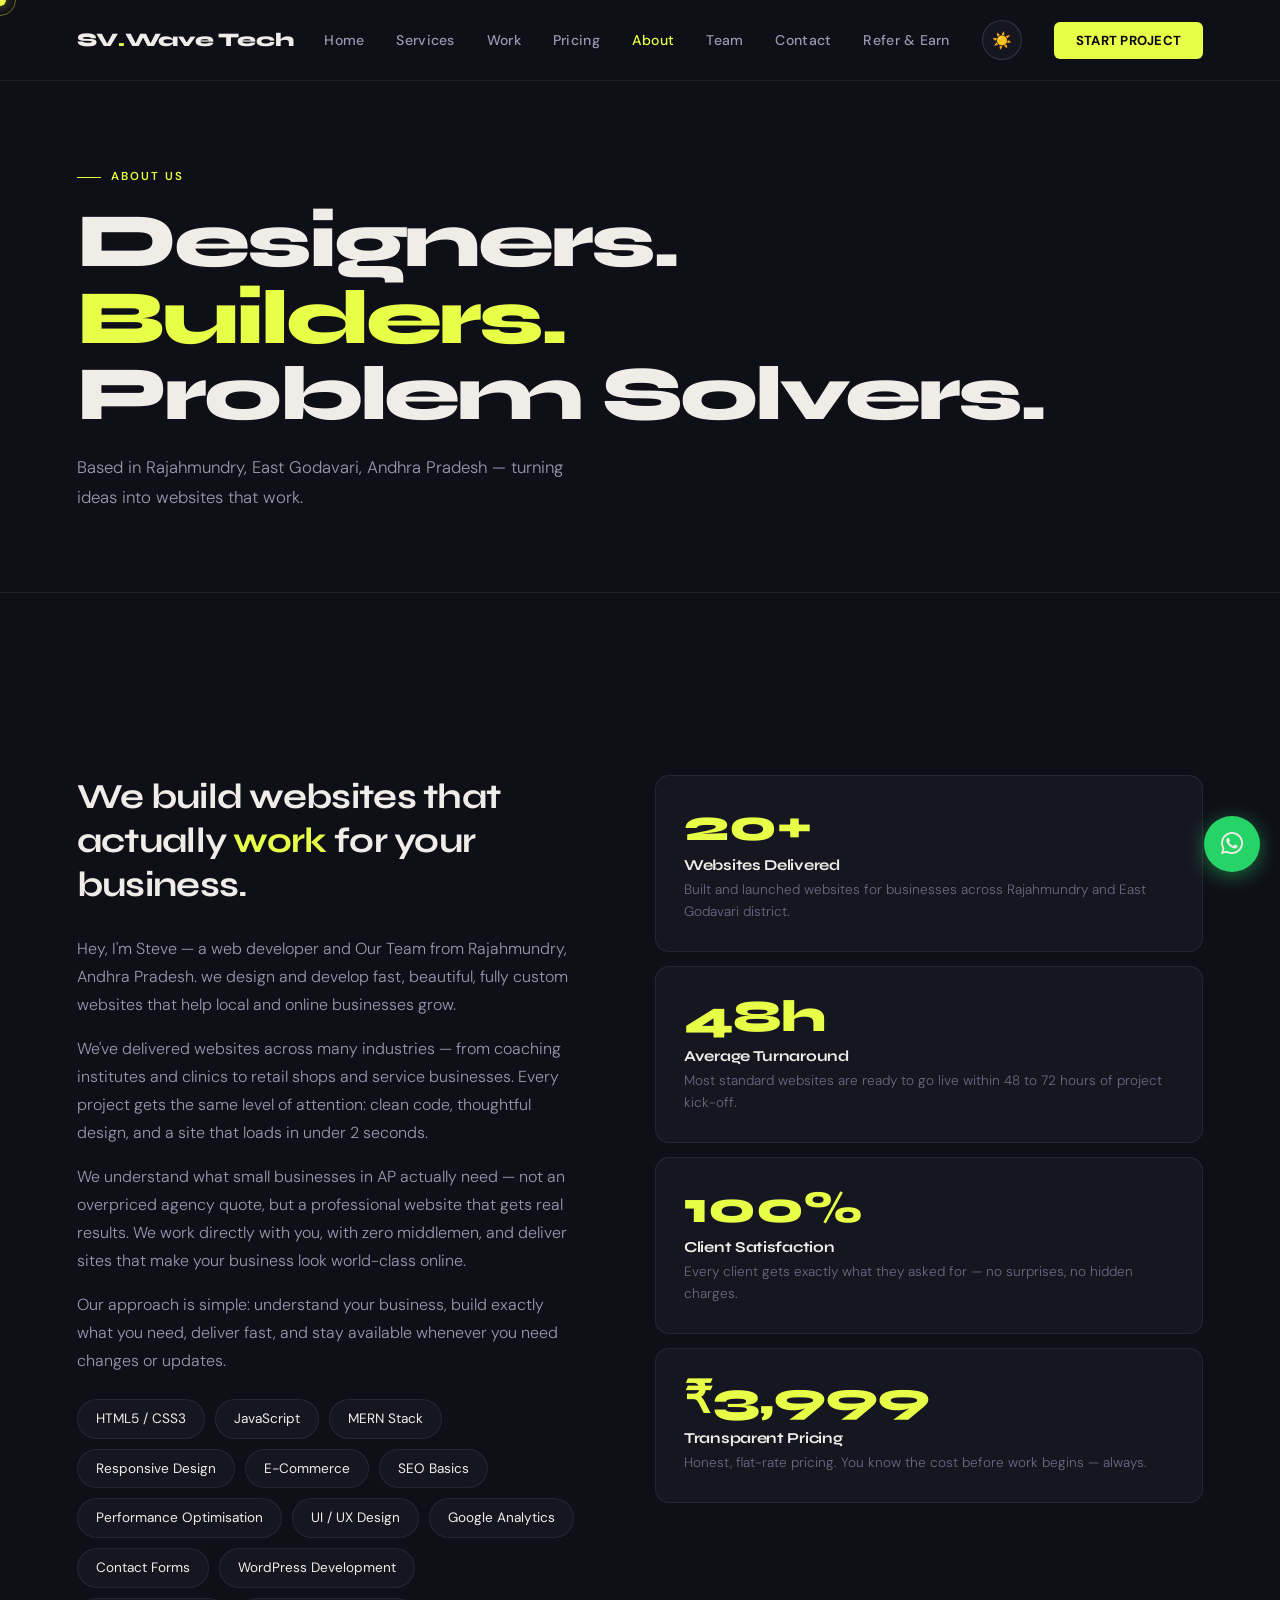
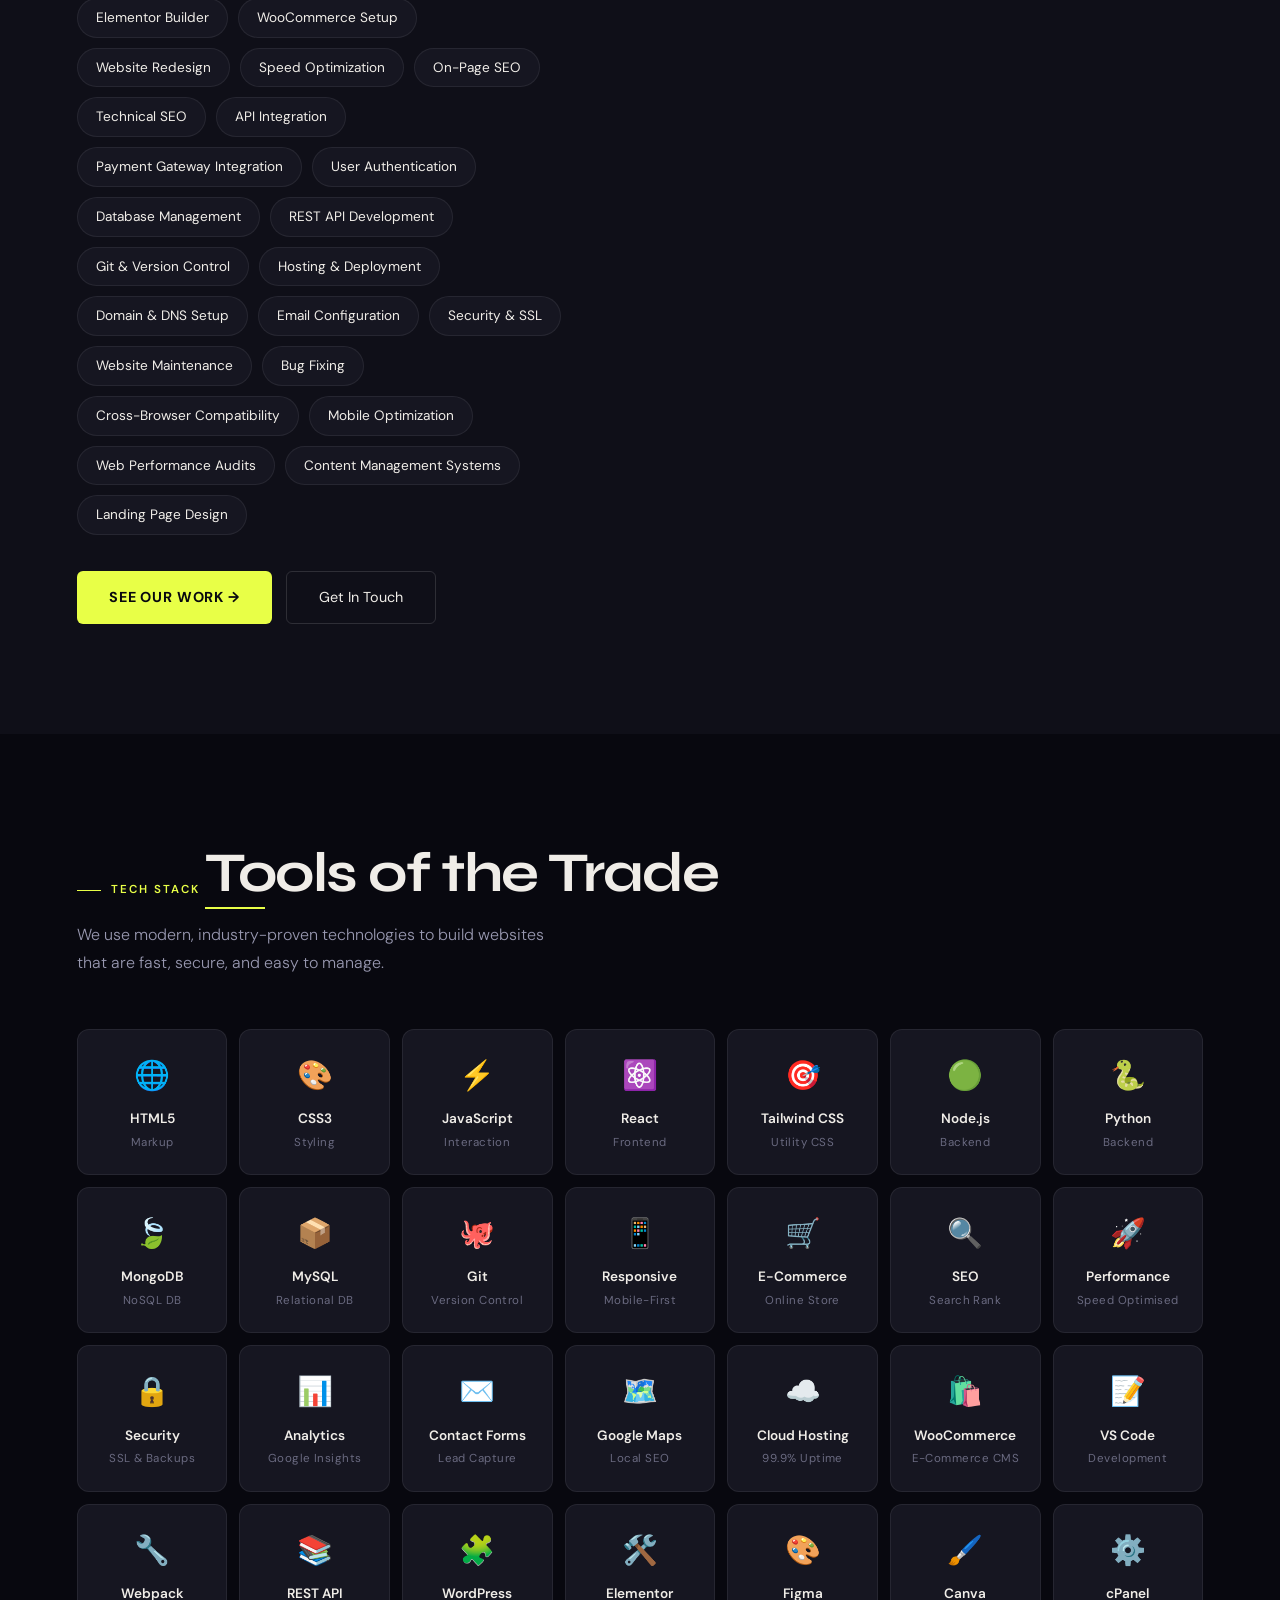
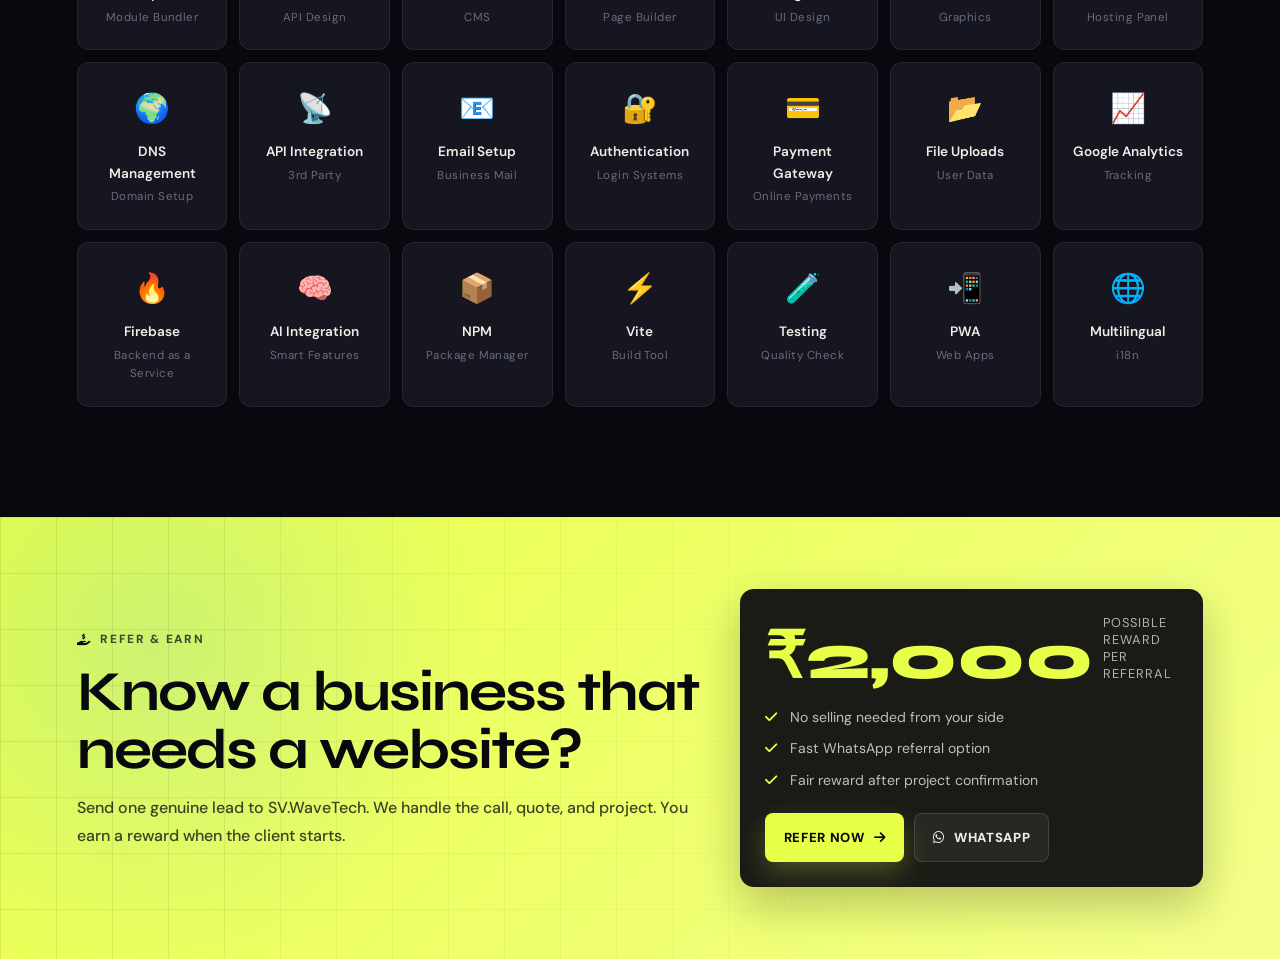
==== commit 285a4804: "Add files via upload" ====
--- a/about.html
+++ b/about.html
@@ -11,7 +11,7 @@
 <head>
   <meta charset="UTF-8" />
   <meta name="viewport" content="width=device-width, initial-scale=1.0" />
-  <title>About — Steve.dev</title>
+  <title>About SV.WaveTech — Professional Web & Digital Agency</title>
   <link rel="stylesheet" href="css/style.css" />
   <link rel="stylesheet" href="https://cdnjs.cloudflare.com/ajax/libs/font-awesome/6.5.0/css/all.min.css"/>
   <style>
@@ -125,82 +125,7 @@
       color: var(--accent);
     }
 
-    /* ── REDESIGNED FOOTER ── */
-    .footer {
-      background: var(--bg);
-      border-top: 1px solid var(--border);
-      padding: 56px 6% 28px;
-    }
-    .footer-top {
-      display: grid;
-      grid-template-columns: 1.6fr 1fr 1fr;
-      gap: 52px;
-      margin-bottom: 40px;
-    }
-     .footer-brand-desc {
-      color: var(--muted);
-      font-size: 0.86rem;
-      line-height: 1.7;
-      max-width: 280px;
-      margin-top: 12px;
-    }
-    /* Footer social icons */
-    .footer-social {
-      display: flex;
-      gap: 10px;
-      margin-top: 20px;
-    }
-    .footer-soc-btn {
-      width: 38px; height: 38px;
-      border-radius: 50%;
-      background: var(--bg3);
-      border: 1px solid var(--border);
-      display: flex; align-items: center; justify-content: center;
-      font-size: 1rem; text-decoration: none; color: var(--text);
-      transition: transform 0.2s, border-color 0.2s, background 0.2s;
-    }
-    .footer-soc-btn:hover { transform: translateY(-3px); }
-    .footer-soc-btn.insta:hover { background: #dc2743; border-color: #dc2743; }
-    .footer-soc-btn.fb:hover    { background: #1877F2; border-color: #1877F2; }
-    .footer-soc-btn.yt:hover    { background: #FF0000; border-color: #FF0000; }
-    .footer-soc-btn.wa:hover    { background: #25D366; border-color: #25D366; }
-
-    .footer-col h5 {
-      font-family: 'Syne', sans-serif;
-      font-size: 0.8rem; text-transform: uppercase;
-      letter-spacing: 0.12em; color: var(--muted2);
-      margin-bottom: 16px; font-weight: 700;
-    }
-    .footer-col ul { list-style: none; display: flex; flex-direction: column; gap: 9px; }
-    .footer-col ul a { color: var(--muted); font-size: 0.86rem; text-decoration: none; transition: color 0.2s; }
-    .footer-col ul a:hover { color: var(--accent); }
-
-        /* Footer bottom bar */
-    .footer-bottom {
-      border-top: 1px solid var(--border);
-      padding-top: 22px;
-      display: flex; justify-content: space-between; align-items: center;
-      flex-wrap: wrap; gap: 12px;
-    }
-    .footer-bottom p { color: var(--muted); font-size: 0.8rem; }
-    .footer-bottom a { color: var(--accent); text-decoration: none; }
-    /* Made with love tag */
-    .footer-love {
-      display: flex; align-items: center; gap: 6px;
-      color: var(--muted); font-size: 0.8rem;
-    }
-    .heart {
-      color: #ff4d6d;
-      animation: heartbeat 1.4s ease-in-out infinite;
-      display: inline-block;
-    }
-    @keyframes heartbeat {
-      0%,100%{ transform: scale(1); }
-      14%    { transform: scale(1.25); }
-      28%    { transform: scale(1); }
-      42%    { transform: scale(1.15); }
-      56%    { transform: scale(1); }
-    }
+   
 
     /* ── RESPONSIVE ── */
     @media (max-width: 900px) {
@@ -267,44 +192,45 @@
   <div class="cursor-ball" id="cursorBall"></div>
   <div class="cursor-trail" id="cursorTrail"></div>
 
-  <!-- ── NAVBAR ── -->
+  <!-- NAV -->
   <nav class="navbar" id="navbar">
-    <a href="index.html" class="nav-logo">SV<span>.</span>WaveTech</a>
+    <a href="index.html" class="nav-logo">SV<span>.</span>Wave Tech</a>
     <ul class="nav-links">
-      <li><a href="index.html">Home</a></li>
-      <li><a href="about.html" class="active">About</a></li>
+      <li><a href="index.html" >Home</a></li>
       <li><a href="services.html">Services</a></li>
       <li><a href="portfolio.html">Work</a></li>
       <li><a href="pricing.html">Pricing</a></li>
+      <li><a href="about.html" class="active">About</a></li>
+      <li><a href="team.html">Team</a></li>
       <li><a href="contact.html">Contact</a></li>
+      <li><a href="refer.html">Refer & Earn</a></li>
       <li><button class="theme-toggle" id="themeToggle">☀️</button></li>
-      <li><a href="contact.html" class="nav-hire">Hire Me</a></li>
+      <li><a href="contact.html" class="nav-hire">Start Project</a></li>
     </ul>
-    <!-- Mobile controls (hamburger + theme toggle) -->
     <div class="mobile-controls">
-      <button class="theme-toggle" id="themeToggleMobile" title="Toggle theme">☀️</button>
-      <div class="hamburger" id="hamburger">
-        <span></span><span></span><span></span>
-      </div>
+      <button class="theme-toggle" id="themeToggleMobile">☀️</button>
+      <div class="hamburger" id="hamburger"><span></span><span></span><span></span></div>
     </div>
   </nav>
 
   <div class="mobile-nav" id="mobileNav">
     <button class="mobile-close" id="mobileClose">✕</button>
     <a href="index.html">Home</a>
-    <a href="about.html">About</a>
     <a href="services.html">Services</a>
     <a href="portfolio.html">Work</a>
     <a href="pricing.html">Pricing</a>
+    <a href="about.html">About</a>
+    <a href="team.html">Team</a>
     <a href="contact.html">Contact</a>
-    <a href="contact.html" style="color:var(--accent)">Hire Me →</a>
+    <a href="refer.html">Refer & Earn</a>
+    <a href="contact.html" style="color:var(--accent)">Start Project →</a>
   </div>
 
 
   <!-- ── PAGE HERO ── -->
   <div class="page-hero">
     <div class="section-tag">About Us</div>
-    <h1>Developer.<br><span style="color:var(--accent)">Builder.</span><br>Problem Solver.</h1>
+    <h1>Designers.<br><span style="color:var(--accent)">Builders.</span><br>Problem Solvers.</h1>
     <p>Based in Rajahmundry, East Godavari, Andhra Pradesh — turning ideas into websites that work.</p>
   </div>
 
@@ -320,7 +246,7 @@
         </div>
 
         <p>
-          Hey, I'm Steve — a web developer and team from Rajahmundry, Andhra Pradesh.
+          Hey, I'm Steve — a web developer and Our Team from Rajahmundry, Andhra Pradesh.
           we design and develop fast, beautiful, fully custom websites that help
           local and online businesses grow.
         </p>
@@ -355,33 +281,30 @@
           <span class="skill-pill">Contact Forms</span>
           <span class="skill-pill">WordPress Development</span>
           <span class="skill-pill">Elementor Builder</span>
-<span class="skill-pill">WooCommerce Setup</span>
-<span class="skill-pill">Landing Page Design</span>
-<span class="skill-pill">Website Redesign</span>
-<span class="skill-pill">Speed Optimization</span>
-<span class="skill-pill">On-Page SEO</span>
-<span class="skill-pill">Technical SEO</span>
-<span class="skill-pill">API Integration</span>
-<span class="skill-pill">Payment Gateway Integration</span>
-<span class="skill-pill">User Authentication</span>
-<span class="skill-pill">Database Management</span>
-<span class="skill-pill">REST API Development</span>
-<span class="skill-pill">Git & Version Control</span>
-<span class="skill-pill">Hosting & Deployment</span>
-<span class="skill-pill">Domain & DNS Setup</span>
-<span class="skill-pill">Email Configuration</span>
-<span class="skill-pill">Security & SSL</span>
-<span class="skill-pill">Website Maintenance</span>
-<span class="skill-pill">Bug Fixing</span>
-<span class="skill-pill">Cross-Browser Compatibility</span>
-<span class="skill-pill">Mobile Optimization</span>
-<span class="skill-pill">Web Performance Audits</span>
-<span class="skill-pill">Content Management Systems</span>
-
-
-
-        </div>
-
+          <span class="skill-pill">WooCommerce Setup</span>
+          <span class="skill-pill">Website Redesign</span>
+          <span class="skill-pill">Speed Optimization</span>
+          <span class="skill-pill">On-Page SEO</span>
+          <span class="skill-pill">Technical SEO</span>
+          <span class="skill-pill">API Integration</span>
+          <span class="skill-pill">Payment Gateway Integration</span>
+          <span class="skill-pill">User Authentication</span>
+          <span class="skill-pill">Database Management</span>
+          <span class="skill-pill">REST API Development</span>
+          <span class="skill-pill">Git & Version Control</span>
+          <span class="skill-pill">Hosting & Deployment</span>
+          <span class="skill-pill">Domain & DNS Setup</span>
+          <span class="skill-pill">Email Configuration</span>
+          <span class="skill-pill">Security & SSL</span>
+          <span class="skill-pill">Website Maintenance</span>
+          <span class="skill-pill">Bug Fixing</span>
+          <span class="skill-pill">Cross-Browser Compatibility</span>
+          <span class="skill-pill">Mobile Optimization</span>
+          <span class="skill-pill">Web Performance Audits</span>
+          <span class="skill-pill">Content Management Systems</span>
+          <span class="skill-pill">Landing Page Design</span>
+        </div>
+          
         <div style="margin-top:36px; display:flex; gap:14px; flex-wrap:wrap;">
           <a href="portfolio.html" class="btn-primary">See Our Work →</a>
           <a href="contact.html"   class="btn-ghost">Get In Touch</a>
@@ -391,7 +314,7 @@
       <!-- Right: Stats cards (sticky) -->
       <div class="about-right reveal delay-2">
         <div class="stat-card">
-          <div class="num">10+</div>
+          <div class="num">20+</div>
           <h4>Websites Delivered</h4>
           <p>Built and launched websites for businesses across Rajahmundry and East Godavari district.</p>
         </div>
@@ -420,7 +343,7 @@
     <div class="reveal">
       <div class="section-tag">Tech Stack</div>
       <h2 class="section-title">Tools of the Trade</h2>
-      <p class="section-sub">I use modern, industry-proven technologies to build websites that are fast, secure, and easy to manage.</p>
+      <p class="section-sub">We use modern, industry-proven technologies to build websites that are fast, secure, and easy to manage.</p>
     </div>
 
     <div class="stack-grid reveal delay-2">
@@ -443,90 +366,57 @@
       <div class="stack-card"><div class="s-icon">✉️</div><div class="s-name">Contact Forms</div><div class="s-type">Lead Capture</div></div>
       <div class="stack-card"><div class="s-icon">🗺️</div><div class="s-name">Google Maps</div><div class="s-type">Local SEO</div></div>
       <div class="stack-card"><div class="s-icon">☁️</div><div class="s-name">Cloud Hosting</div><div class="s-type">99.9% Uptime</div></div>
+      <div class="stack-card"><div class="s-icon">🛍️</div><div class="s-name">WooCommerce</div><div class="s-type">E-Commerce CMS</div></div>
       <div class="stack-card"><div class="s-icon">📝</div><div class="s-name">VS Code</div><div class="s-type">Development</div></div>
       <div class="stack-card"><div class="s-icon">🔧</div><div class="s-name">Webpack</div><div class="s-type">Module Bundler</div></div>
       <div class="stack-card"><div class="s-icon">📚</div><div class="s-name">REST API</div><div class="s-type">API Design</div></div>
       <div class="stack-card"><div class="s-icon">🧩</div><div class="s-name">WordPress</div><div class="s-type">CMS</div></div>
       <div class="stack-card"><div class="s-icon">🛠️</div><div class="s-name">Elementor</div><div class="s-type">Page Builder</div></div>
-<div class="stack-card"><div class="s-icon">🛍️</div><div class="s-name">WooCommerce</div><div class="s-type">E-Commerce CMS</div></div>
-<div class="stack-card"><div class="s-icon">🎨</div><div class="s-name">Figma</div><div class="s-type">UI Design</div></div>
-<div class="stack-card"><div class="s-icon">🖌️</div><div class="s-name">Canva</div><div class="s-type">Graphics</div></div>
-<div class="stack-card"><div class="s-icon">⚙️</div><div class="s-name">cPanel</div><div class="s-type">Hosting Panel</div></div>
-<div class="stack-card"><div class="s-icon">🌍</div><div class="s-name">DNS Management</div><div class="s-type">Domain Setup</div></div>
-<div class="stack-card"><div class="s-icon">📡</div><div class="s-name">API Integration</div><div class="s-type">3rd Party</div></div>
-<div class="stack-card"><div class="s-icon">📧</div><div class="s-name">Email Setup</div><div class="s-type">Business Mail</div></div>
-<div class="stack-card"><div class="s-icon">🔐</div><div class="s-name">Authentication</div><div class="s-type">Login Systems</div></div>
-<div class="stack-card"><div class="s-icon">💳</div><div class="s-name">Payment Gateway</div><div class="s-type">Online Payments</div></div>
-<div class="stack-card"><div class="s-icon">📂</div><div class="s-name">File Uploads</div><div class="s-type">User Data</div></div>
-<div class="stack-card"><div class="s-icon">📈</div><div class="s-name">Google Analytics</div><div class="s-type">Tracking</div></div>
-<div class="stack-card"><div class="s-icon">🔥</div><div class="s-name">Firebase</div><div class="s-type">Backend as a Service</div></div>
-<div class="stack-card"><div class="s-icon">🧠</div><div class="s-name">AI Integration</div><div class="s-type">Smart Features</div></div>
-<div class="stack-card"><div class="s-icon">📦</div><div class="s-name">NPM</div><div class="s-type">Package Manager</div></div>
-<div class="stack-card"><div class="s-icon">⚡</div><div class="s-name">Vite</div><div class="s-type">Build Tool</div></div>
-<div class="stack-card"><div class="s-icon">🧪</div><div class="s-name">Testing</div><div class="s-type">Quality Check</div></div>
-<div class="stack-card"><div class="s-icon">📲</div><div class="s-name">PWA</div><div class="s-type">Web Apps</div></div>
-<div class="stack-card"><div class="s-icon">🌐</div><div class="s-name">Multilingual</div><div class="s-type">i18n</div></div>
+      <div class="stack-card"><div class="s-icon">🎨</div><div class="s-name">Figma</div><div class="s-type">UI Design</div></div>
+      <div class="stack-card"><div class="s-icon">🖌️</div><div class="s-name">Canva</div><div class="s-type">Graphics</div></div>
+      <div class="stack-card"><div class="s-icon">⚙️</div><div class="s-name">cPanel</div><div class="s-type">Hosting Panel</div></div>
+      <div class="stack-card"><div class="s-icon">🌍</div><div class="s-name">DNS Management</div><div class="s-type">Domain Setup</div></div>
+      <div class="stack-card"><div class="s-icon">📡</div><div class="s-name">API Integration</div><div class="s-type">3rd Party</div></div>
+      <div class="stack-card"><div class="s-icon">📧</div><div class="s-name">Email Setup</div><div class="s-type">Business Mail</div></div>
+      <div class="stack-card"><div class="s-icon">🔐</div><div class="s-name">Authentication</div><div class="s-type">Login Systems</div></div>
+      <div class="stack-card"><div class="s-icon">💳</div><div class="s-name">Payment Gateway</div><div class="s-type">Online Payments</div></div>
+      <div class="stack-card"><div class="s-icon">📂</div><div class="s-name">File Uploads</div><div class="s-type">User Data</div></div>
+      <div class="stack-card"><div class="s-icon">📈</div><div class="s-name">Google Analytics</div><div class="s-type">Tracking</div></div>
+      <div class="stack-card"><div class="s-icon">🔥</div><div class="s-name">Firebase</div><div class="s-type">Backend as a Service</div></div>
+      <div class="stack-card"><div class="s-icon">🧠</div><div class="s-name">AI Integration</div><div class="s-type">Smart Features</div></div>
+      <div class="stack-card"><div class="s-icon">📦</div><div class="s-name">NPM</div><div class="s-type">Package Manager</div></div>
+      <div class="stack-card"><div class="s-icon">⚡</div><div class="s-name">Vite</div><div class="s-type">Build Tool</div></div>
+      <div class="stack-card"><div class="s-icon">🧪</div><div class="s-name">Testing</div><div class="s-type">Quality Check</div></div>
+      <div class="stack-card"><div class="s-icon">📲</div><div class="s-name">PWA</div><div class="s-type">Web Apps</div></div>
+      <div class="stack-card"><div class="s-icon">🌐</div><div class="s-name">Multilingual</div><div class="s-type">i18n</div></div>
     </div>
   </section>
-
-
-   <!-- ══════════════════════════════════════════════════
-       REDESIGNED FOOTER
-       Social icons repeated here for easy access.
-       To update links: search "YOUR_FACEBOOK_LINK" etc.
-       ══════════════════════════════════════════════════ -->
-  <footer class="footer">
-    <div class="footer-top">
-
-      <!-- Brand + social icons -->
+  <section class="refer-cta-section reveal" aria-labelledby="referCtaTitle">
+    <div class="refer-cta-inner">
       <div>
-        <a href="index.html" class="nav-logo">SV<span>.</span>WaveTech</a>
-        <p class="footer-brand-desc">
-          Web developers from Rajahmundry building fast, professional websites
-          for businesses across India. Clean code, honest pricing, real results.
-        </p>
-        <!-- Footer social icon row -->
-        <div class="footer-social">
-          <a href="https://www.instagram.com/sv_wavetech/" class="footer-soc-btn insta" target="_blank" title="Instagram"><i class="fa-brands fa-instagram"></i></a>
-          <a href="YOUR_FACEBOOK_LINK"                      class="footer-soc-btn fb"    target="_blank" title="Facebook"><i class="fa-brands fa-facebook"></i></a>
-          <a href="YOUR_YOUTUBE_LINK"                       class="footer-soc-btn yt"    target="_blank" title="YouTube"><i class="fa-brands fa-youtube"></i></a>
-          <a href="https://wa.me/919492205132"              class="footer-soc-btn wa"    target="_blank" title="WhatsApp"><i class="fa-brands fa-whatsapp"></i></a>
-        </div>
+        <div class="refer-cta-eyebrow"><i class="fa-solid fa-hand-holding-dollar"></i> Refer & Earn</div>
+        <h2 class="refer-cta-title" id="referCtaTitle">Know a business that needs a website?</h2>
+        <p class="refer-cta-text">Send one genuine lead to SV.WaveTech. We handle the call, quote, and project. You earn a reward when the client starts.</p>
       </div>
-
-      <!-- Services column -->
-      <div class="footer-col">
-        <h5>Services</h5>
-        <ul>
-          <li><a href="services.html">Business Websites</a></li>
-          <li><a href="services.html">E-Commerce Stores</a></li>
-          <li><a href="services.html">Landing Pages</a></li>
-          <li><a href="services.html">Site Redesign</a></li>
-          <li><a href="services.html">SEO & Speed</a></li>
-          <li><a href="services.html">Maintenance</a></li>
+      <div class="refer-cta-card">
+        <div class="refer-cta-reward">
+          <div class="refer-cta-amount">₹2,000</div>
+          <div class="refer-cta-label">Possible reward<br/>per referral</div>
+        </div>
+        <ul class="refer-cta-points">
+          <li><i class="fa-solid fa-check"></i> No selling needed from your side</li>
+          <li><i class="fa-solid fa-check"></i> Fast WhatsApp referral option</li>
+          <li><i class="fa-solid fa-check"></i> Fair reward after project confirmation</li>
         </ul>
-      </div>
-
-      <!-- Quick links column -->
-      <div class="footer-col">
-        <h5>Quick Links</h5>
-        <ul>
-          <li><a href="about.html">About Us</a></li>
-          <li><a href="portfolio.html">Our Work</a></li>
-          <li><a href="pricing.html">Pricing</a></li>
-          <li><a href="contact.html">Contact</a></li>
-        </ul>
-      </div>
-
-    </div>
-    <!-- Bottom bar -->
-    <div class="footer-bottom">
-      <p>© 2026 SV.WaveTech | Web Developers, Rajahmundry, AP</p>
-      <div class="footer-love">
-        Made with <span class="heart">♥</span> in Rajahmundry 🇮🇳
+        <div class="refer-cta-actions">
+          <a href="refer.html" class="refer-cta-btn primary">Refer Now <i class="fa-solid fa-arrow-right"></i></a>
+          <button class="refer-cta-btn ghost" type="button" onclick="startReferralWhatsApp()"><i class="fa-brands fa-whatsapp"></i> WhatsApp</button>
+        </div>
       </div>
     </div>
-  </footer>
+  </section>
+
+   
 
   <div class="toast" id="toast"><div class="toast-dot"></div><span id="toastText"></span></div>
 
@@ -537,6 +427,7 @@
       <li><a href="portfolio.html"><span class="bn-icon"><i class="fa-solid fa-briefcase"></i></span>Work</a></li>
       <li><a href="services.html"><span class="bn-icon"><i class="fa-solid fa-bolt"></i></span>Services</a></li>
       <li><a href="pricing.html"><span class="bn-icon"><i class="fa-solid fa-coins"></i></span>Pricing</a></li>
+      <li><a href="refer.html"><span class="bn-icon"><i class="fa-solid fa-hand-holding-dollar"></i></span>Earn</a></li>
       <li><a href="contact.html"><span class="bn-icon"><i class="fa-solid fa-phone"></i></span>Contact</a></li>
     </ul>
   </nav>
--- a/css/style.css
+++ b/css/style.css
@@ -161,7 +161,7 @@
 /* Main section heading */
 .section-title {
   font-size: clamp(2rem, 4.5vw, 3.5rem);
-  font-weight: 800;
+  font-weight: 700;
   letter-spacing: -0.03em;
   line-height: 1.05;
   margin-bottom: 18px;
@@ -245,6 +245,7 @@
   justify-content: space-between;
   align-items: center;
   transition: background 0.3s ease, border-color 0.3s ease;
+  border-bottom: 1px solid var(--border) !important;
 }
 
 /* Nav gets frosted glass background on scroll (added via JS) */
@@ -363,15 +364,16 @@
   flex-direction: column;
   align-items: center;
   justify-content: center;
-  gap: 32px;
-}
+  gap: 12px;
+}
+
 .mobile-nav.open {
   display: flex;
 }
 .mobile-nav a {
   font-family: 'Syne', sans-serif;
   font-size: 2rem;
-  font-weight: 800;
+  font-weight: 700;
   color: var(--text);
   text-decoration: none;
   transition: color 0.2s;
@@ -393,6 +395,7 @@
 
 /* ── 10. FOOTER ── */
 .footer {
+
   background: var(--bg);
   border-top: 1px solid var(--border);
   padding: 60px 6% 36px;
@@ -1172,5 +1175,170 @@
 
 
 
-
-
+/* ── REFER & EARN CTA — reusable on every page ───────────── */
+.refer-cta-section {
+  background:
+    radial-gradient(circle at 12% 30%, rgba(71,184,255,0.18), transparent 28%),
+    linear-gradient(135deg, var(--accent) 0%, #f4ff8b 100%);
+  color: #08080f;
+  padding: 72px 6%;
+  position: relative;
+  overflow: hidden;
+}
+.refer-cta-section::before {
+  content: "";
+  position: absolute;
+  inset: 0;
+  background-image:
+    linear-gradient(rgba(8,8,15,0.08) 1px, transparent 1px),
+    linear-gradient(90deg, rgba(8,8,15,0.08) 1px, transparent 1px);
+  background-size: 56px 56px;
+  mask-image: linear-gradient(90deg, black, transparent 78%);
+  pointer-events: none;
+}
+.refer-cta-inner {
+  max-width: 1180px;
+  margin: 0 auto;
+  display: grid;
+  grid-template-columns: minmax(0, 1.15fr) minmax(280px, 0.85fr);
+  gap: 36px;
+  align-items: center;
+  position: relative;
+  z-index: 1;
+}
+.refer-cta-eyebrow {
+  display: inline-flex;
+  align-items: center;
+  gap: 9px;
+  color: rgba(8,8,15,0.72);
+  font-size: 0.74rem;
+  font-weight: 800;
+  letter-spacing: 0.14em;
+  text-transform: uppercase;
+  margin-bottom: 14px;
+}
+.refer-cta-eyebrow i {
+  color: #08080f;
+}
+.refer-cta-title {
+  font-family: 'Syne', sans-serif;
+  font-size: clamp(2.5rem, 4.4vw, 4rem);
+  font-weight: 700;
+  line-height: 1.02;
+  letter-spacing: -0.035em;
+  color: #08080f;
+  max-width: 680px;
+  margin-bottom: 16px;
+}
+.refer-cta-text {
+  color: rgba(8,8,15,0.76);
+  font-size: 1rem;
+  line-height: 1.75;
+  max-width: 620px;
+  font-weight: 500;
+}
+.refer-cta-card {
+  background: rgba(8,8,15,0.92);
+  border: 1px solid rgba(8,8,15,0.16);
+  border-radius: 14px;
+  padding: 24px;
+  box-shadow: 0 18px 46px rgba(8,8,15,0.24);
+}
+.refer-cta-reward {
+  display: flex;
+  align-items: flex-end;
+  gap: 10px;
+  margin-bottom: 18px;
+}
+.refer-cta-amount {
+  font-family: 'Syne', sans-serif;
+  font-size: clamp(2.4rem, 5vw, 4rem);
+  font-weight: 800;
+  line-height: 0.92;
+  color: var(--accent);
+}
+.refer-cta-label {
+  color: rgba(240,237,232,0.72);
+  font-size: 0.8rem;
+  line-height: 1.35;
+  padding-bottom: 5px;
+  text-transform: uppercase;
+  letter-spacing: 0.08em;
+}
+.refer-cta-points {
+  display: grid;
+  gap: 9px;
+  list-style: none;
+  margin-bottom: 22px;
+}
+.refer-cta-points li {
+  display: flex;
+  align-items: center;
+  gap: 9px;
+  color: rgba(240,237,232,0.78);
+  font-size: 0.88rem;
+}
+.refer-cta-points i {
+  color: var(--accent);
+  width: 16px;
+}
+.refer-cta-actions {
+  display: flex;
+  gap: 10px;
+  flex-wrap: wrap;
+}
+.refer-cta-btn {
+  display: inline-flex;
+  align-items: center;
+  justify-content: center;
+  gap: 9px;
+  min-height: 46px;
+  padding: 13px 18px;
+  border-radius: 8px;
+  font-size: 0.82rem;
+  font-weight: 800;
+  letter-spacing: 0.05em;
+  text-transform: uppercase;
+  text-decoration: none;
+  border: 1px solid transparent;
+  cursor: pointer;
+  font-family: 'DM Sans', sans-serif;
+  transition: transform 0.2s ease, box-shadow 0.2s ease, background 0.2s ease, border-color 0.2s ease;
+}
+.refer-cta-btn:hover {
+  transform: translateY(-3px);
+}
+.refer-cta-btn.primary {
+  background: var(--accent);
+  color: #08080f;
+  box-shadow: 0 10px 26px rgba(232,255,71,0.24);
+}
+.refer-cta-btn.ghost {
+  background: rgba(255,255,255,0.06);
+  color: #f0ede8;
+  border-color: rgba(255,255,255,0.12);
+}
+.refer-cta-btn.ghost:hover {
+  background: rgba(255,255,255,0.1);
+  border-color: rgba(232,255,71,0.36);
+}
+
+@media (max-width: 860px) {
+  .refer-cta-section {
+    padding: 58px 6%;
+  }
+  .refer-cta-inner {
+    grid-template-columns: 1fr;
+  }
+  .refer-cta-card {
+    padding: 22px;
+  }
+}
+
+@media (max-width: 520px) {
+  .refer-cta-actions,
+  .refer-cta-btn {
+    width: 100%;
+  }
+}
+
